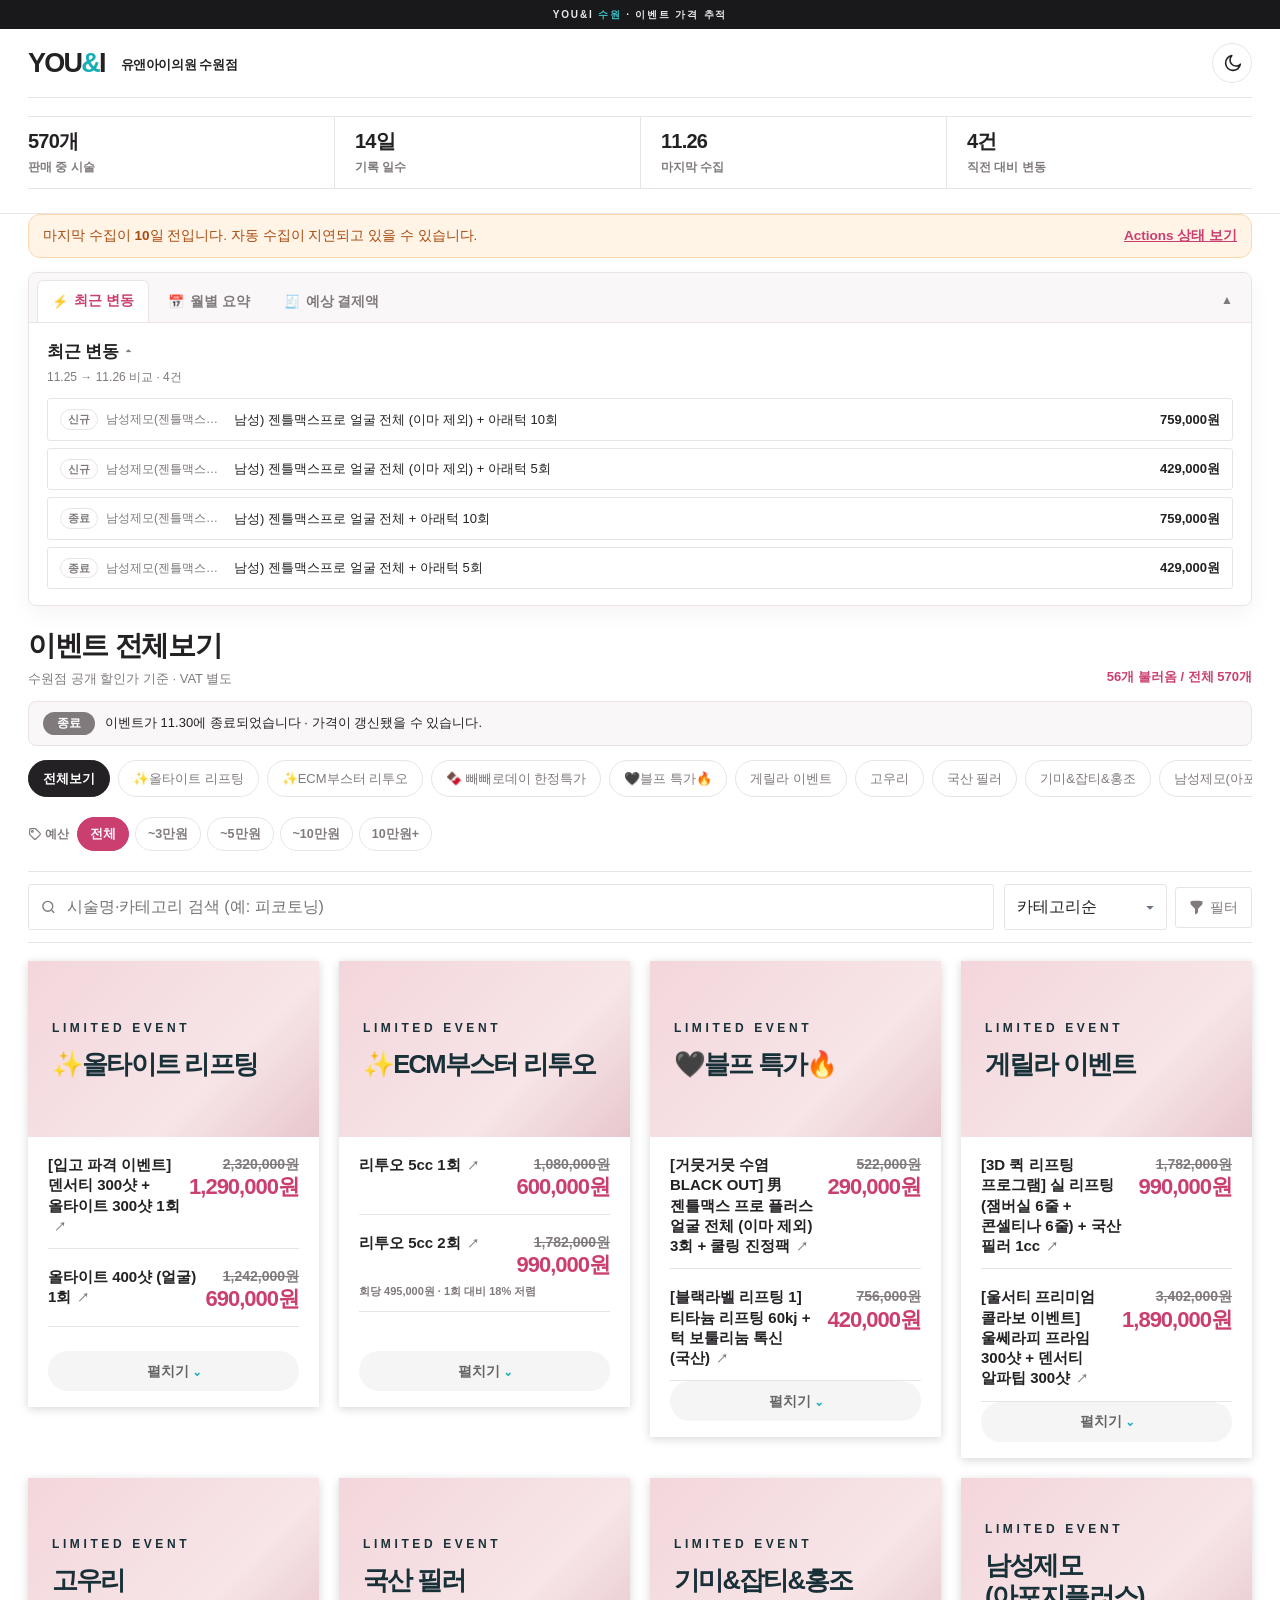
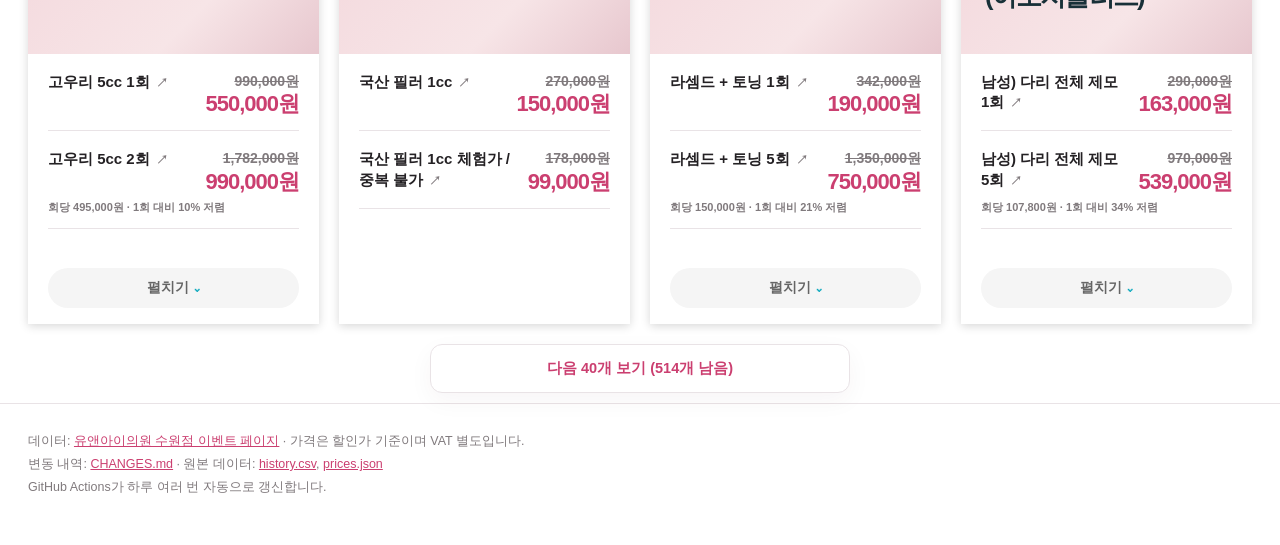
==== index.html @ 335eccaa "refactor: 중복 UI 헬퍼와 죽은 코드 정리" ====
<!DOCTYPE html>
<html lang="ko">
<head>
<meta charset="utf-8">
<meta name="viewport" content="width=device-width, initial-scale=1, viewport-fit=cover">
<meta name="apple-mobile-web-app-capable" content="yes">
<meta name="mobile-web-app-capable" content="yes">
<meta name="apple-mobile-web-app-status-bar-style" content="black-translucent">
<meta name="theme-color" content="#ffffff">
<link rel="manifest" href="manifest.webmanifest">
<link rel="apple-touch-icon" href="icons/apple-touch-icon.png">
<meta name="application-name" content="가격 추적">
<link rel="icon" href="icons/icon.svg" type="image/svg+xml">
<link rel="icon" href="icons/icon-192.png" sizes="192x192" type="image/png">
<title>유앤아이의원 가격 추적</title>
<link rel="stylesheet" href="assets/style.css?v=d1948f17fe">
<script>
(function(){
  try {
    // 기본은 라이트 모드다. 사용자가 다크 모드를 고른 경우에만 먼저 적용해 깜빡임을 줄인다.
    if (localStorage.getItem("priceTracker.theme.v1") === "dark") {
      document.documentElement.setAttribute("data-theme", "dark");
      var m = document.querySelector('meta[name="theme-color"]');
      if (m) m.setAttribute("content", "#141316");
    }
  } catch (e) {}
})();
</script>
</head>
<body>
<div class="site-strip">YOU<span>&amp;</span>I <strong>수원</strong> · 이벤트 가격 추적</div>
<header class="hero">
  <div class="wrap">
    <div class="hero-top">
      <span class="brand">YOU<span class="amp">&amp;</span>I <small>유앤아이의원 수원점</small></span>
      <button type="button" class="theme-toggle-btn" id="themeToggle" aria-label="다크 모드로 전환" aria-pressed="false" title="다크 모드로 전환">
        <svg class="theme-icon theme-icon-moon" viewBox="0 0 24 24" fill="none" stroke="currentColor" stroke-width="1.8" stroke-linecap="round" stroke-linejoin="round" aria-hidden="true">
          <path d="M21 12.8A8.5 8.5 0 1 1 11.2 3a6.7 6.7 0 0 0 9.8 9.8Z"></path>
        </svg>
        <svg class="theme-icon theme-icon-sun" viewBox="0 0 24 24" fill="none" stroke="currentColor" stroke-width="1.8" stroke-linecap="round" stroke-linejoin="round" aria-hidden="true">
          <circle cx="12" cy="12" r="4"></circle>
          <path d="M12 2v2M12 20v2M4.9 4.9l1.4 1.4M17.7 17.7l1.4 1.4M2 12h2M20 12h2M4.9 19.1l1.4-1.4M17.7 6.3l1.4-1.4"></path>
        </svg>
      </button>
    </div>
    <div class="stats">
      <div class="stat"><strong id="statActive">–</strong><span>판매 중 시술</span></div>
      <div class="stat"><strong id="statDays">–</strong><span>기록 일수</span></div>
      <div class="stat"><strong id="statLast">–</strong><span>마지막 수집</span></div>
      <div class="stat"><strong id="statChanges">–</strong><span>직전 대비 변동</span></div>
    </div>
  </div>
</header>

<main class="wrap">
  <div class="notice" id="staleNotice" hidden>
    <span>마지막 수집이 <b id="staleDays">2</b>일 전입니다. 자동 수집이 지연되고 있을 수 있습니다.</span>
    <a id="actionsLink" href="https://github.com/" target="_blank" rel="noopener">Actions 상태 보기</a>
  </div>

  <div class="summary-hub" id="summaryHub">
    <div class="summary-tabs" role="tablist" aria-label="요약 정보">
      <button type="button" class="summary-tab active" id="tabRecent" role="tab" aria-selected="true" aria-controls="recentPanel">
        <span class="tab-icon">⚡</span> 최근 변동
      </button>
      <button type="button" class="summary-tab" id="tabMonthly" role="tab" aria-selected="false" aria-controls="monthlyPanel">
        <span class="tab-icon">📅</span> 월별 요약
      </button>
      <button type="button" class="summary-tab" id="tabEstimate" role="tab" aria-selected="false" aria-controls="estimatePanel">
        <span class="tab-icon">🧾</span> 예상 결제액 <span class="tab-badge" id="tabEstimateBadge" hidden>0</span>
      </button>
      <button type="button" class="summary-toggle-btn" id="summaryCollapseBtn" aria-label="요약 접기/펼치기" title="요약 접기/펼치기">
        <span class="collapse-icon">▲</span>
      </button>
    </div>
    <div class="summary-content" id="summaryContent">
      <section class="recent summary-panel active" id="recentPanel" role="tabpanel" aria-labelledby="tabRecent">
        <details open>
          <summary class="recent-summary">
            <div class="recent-head-left">
              <h2>최근 변동</h2>
              <p class="small" id="recentSub">불러오는 중…</p>
            </div>
          </summary>
          <ul class="recent-list" id="recentList"></ul>
        </details>
      </section>

      <section class="recent monthly summary-panel" id="monthlyPanel" role="tabpanel" aria-labelledby="monthlyTitle" hidden>
        <div class="monthly-head">
          <h2 id="monthlyTitle">월별 가격 요약</h2>
          <select id="monthFilter" aria-label="요약할 월 선택"></select>
        </div>
        <div aria-live="polite">
          <p class="small" id="monthlySub"></p>
          <div class="recent-counts" id="monthlyCounts" role="group" aria-label="월별 변동 종류 필터"></div>
          <details id="monthlyDetails">
            <summary class="monthly-ranking-title" id="monthlyListTitle">인하 금액 TOP 5</summary>
            <p class="small" id="monthlyListHint">시술별 가장 큰 1회 인하 기준 · 재등장 가격 차이는 제외</p>
            <ul class="recent-list" id="monthlyList"></ul>
          </details>
        </div>
      </section>

      <section class="estimate summary-panel" id="estimatePanel" role="tabpanel" aria-labelledby="estimateTitle" hidden>
        <details id="estimateDetails" open>
          <summary class="estimate-summary" id="estimateSummary">
            <span><strong id="estimateTitle">예상 결제액</strong><span class="small" id="estimateCount">시술 상세에서 계산에 담아 보세요.</span></span>
            <strong id="estimateTotal">0원</strong>
          </summary>
          <p class="small">최신 공개 할인가 기준입니다. 수량 1은 표시된 상품·패키지 1개이며, 회차를 따로 곱하지 않습니다.</p>
          <ul class="estimate-list" id="estimateList" aria-label="계산에 담은 시술"></ul>
          <div class="estimate-options">
            <label><input type="checkbox" id="estimateVat" checked> VAT 10% 포함</label>
            <button type="button" class="link-btn" id="estimateClear" disabled>전체 비우기</button>
          </div>
          <dl class="estimate-totals" aria-live="polite">
            <div><dt>시술 합계</dt><dd id="estimateSubtotal">0원</dd></div>
            <div><dt id="estimateVatLabel">VAT (10%)</dt><dd id="estimateTax">0원</dd></div>
            <div class="estimate-grand-total"><dt>예상 결제액</dt><dd id="estimatePayable">0원</dd></div>
          </dl>
          <p class="small">VAT는 시술 합계의 10%를 원 단위로 반올림합니다. 이벤트 적용 조건에 따라 실제 결제액은 달라질 수 있습니다.</p>
        </details>
      </section>
    </div>
  </div>

  <div class="section-heading">
    <div><h2 id="catalogTitle">이벤트 전체보기</h2><p>수원점 공개 할인가 기준 · VAT 별도</p></div>
    <span class="result-count" id="count" aria-live="polite"></span>
  </div>
  <div class="event-deadline" id="eventDeadline" hidden>
    <span class="deadline-badge" id="deadlineBadge">D-11</span>
    <span class="deadline-text" id="deadlineText"></span>
  </div>
  <nav class="category-strip" id="categoryChips" aria-label="이벤트 카테고리"></nav>
  <div class="budget-strip" id="budgetChips" role="group" aria-label="예산 가격대 필터">
    <span class="budget-label" aria-hidden="true">
      <svg viewBox="0 0 24 24" fill="none" stroke="currentColor" stroke-width="2" stroke-linecap="round" stroke-linejoin="round">
        <path d="M20.6 13.4 13.4 20.6a2 2 0 0 1-2.8 0l-7.2-7.2A2 2 0 0 1 2.8 12V4.8A2 2 0 0 1 4.8 2.8H12a2 2 0 0 1 1.4.6l7.2 7.2a2 2 0 0 1 0 2.8Z"></path>
        <circle cx="7.5" cy="7.5" r="1.5"></circle>
      </svg>
      예산
    </span>
  </div>
  <div class="toolbar-wrapper">
    <div class="toolbar" role="group" aria-labelledby="catalogTitle">
      <form class="search" id="searchForm" role="search">
        <svg viewBox="0 0 24 24" fill="none" stroke="currentColor" stroke-width="2" aria-hidden="true">
          <circle cx="11" cy="11" r="7"></circle><path d="m20 20-3.5-3.5"></path>
        </svg>
        <input id="q" type="search" placeholder="시술명·카테고리 검색 (예: 피코토닝)" autocomplete="off" aria-label="검색">
      </form>
      <div class="toolbar-primary-actions">
        <select id="sortFilter" aria-label="정렬">
          <option value="category">카테고리순</option>
          <option value="recent">최근 변동순</option>
          <option value="discount-desc">할인율 높은순</option>
          <option value="price-desc">가격 높은순</option>
          <option value="price-asc">가격 낮은순</option>
          <option value="unit-asc">회당 단가 낮은순</option>
          <option value="name">이름순</option>
        </select>
        <button type="button" class="toggle" id="favoritesToggle" aria-pressed="false" aria-controls="eventGrid tableWrap" title="관심 시술로 저장한 항목만 봅니다" hidden>관심 <span id="favoritesCount">0</span></button>
        <button type="button" class="toggle filter-more-btn" id="filterMoreToggle" aria-expanded="false" aria-controls="filterDrawer" title="상세 필터 및 보기 설정">
          <svg class="filter-icon" viewBox="0 0 20 20" fill="currentColor" width="15" height="15" aria-hidden="true"><path fill-rule="evenodd" d="M2.628 1.601C5.028 1.206 7.49 1 10 1s4.973.206 7.372.601a.75.75 0 01.628.74v2.288a2.25 2.25 0 01-.659 1.59l-4.682 4.683a2.25 2.25 0 00-.659 1.59v3.037c0 .684-.31 1.33-.844 1.757l-1.937 1.55A.75.75 0 018 18.25v-5.757a2.25 2.25 0 00-.659-1.591L2.659 6.22A2.25 2.25 0 012 4.629V2.34a.75.75 0 01.628-.74z" clip-rule="evenodd" /></svg>
          <span>필터</span>
          <span class="filter-active-dot" id="filterActiveDot" hidden></span>
        </button>
      </div>
    </div>
    <div class="filter-drawer" id="filterDrawer" hidden>
      <div class="filter-drawer-group">
        <span class="filter-drawer-label">표시 조건</span>
        <div class="filter-drawer-controls">
          <button type="button" class="toggle" id="changedToggle" aria-pressed="false" title="직전 수집 대비 변동이 있는 시술만 봅니다">변동만</button>
          <button type="button" class="toggle" id="dedupeToggle" aria-pressed="false" title="같은 시술이 여러 카테고리에 중복 등록된 경우 한 번만 표시합니다">중복 숨기기</button>
          <button type="button" class="toggle" id="vatToggle" aria-pressed="false" title="부가세 10%를 더한 결제 예상가로 표시합니다">VAT 포함</button>
          <select id="statusFilter" aria-label="판매 상태">
            <option value="active">판매 중</option>
            <option value="ended">종료 항목</option>
            <option value="all">전체 상태</option>
          </select>
        </div>
      </div>
      <div class="filter-drawer-group">
        <span class="filter-drawer-label">보기 설정</span>
        <div class="filter-drawer-controls">
          <button type="button" class="toggle" id="viewToggle" aria-pressed="false">표로 보기</button>
          <button type="button" class="toggle" id="expandAllToggle" aria-pressed="false">전체 펼치기</button>
          <select id="pageSizeFilter" aria-label="한 번에 볼 개수">
            <option value="40">40개씩</option>
            <option value="100">100개씩</option>
            <option value="all">전체 보기</option>
          </select>
        </div>
      </div>
    </div>
  </div>

  <div class="event-grid" id="eventGrid" aria-label="시술별 이벤트 가격"></div>
  <div class="table-wrap" id="tableWrap" hidden>
    <table>
      <caption>시술별 이벤트 가격과 추이</caption>
      <thead>
        <tr>
          <th scope="col">카테고리</th>
          <th scope="col">시술명</th>
          <th scope="col" class="num">현재가</th>
          <th scope="col" class="num">최근 변동</th>
          <th scope="col" class="num">최저 / 최고</th>
          <th scope="col">추이</th>
        </tr>
      </thead>
      <tbody id="rows"></tbody>
    </table>
  </div>
  <div class="empty" id="empty" hidden>
    <strong>조건에 맞는 시술이 없습니다.</strong>
    검색어나 필터를 바꿔 보세요.
    <div><button type="button" class="link-btn" id="resetFilters">필터 초기화</button></div>
  </div>
  <div class="load-more-wrap" id="loadMoreWrap" hidden>
    <button type="button" class="load-more-btn" id="loadMoreBtn" aria-controls="eventGrid tableWrap">다음 <span id="loadMoreStep">40</span>개 보기 (<span id="loadMoreCount">0</span>개 남음)</button>
  </div>
  <button type="button" class="scroll-top-btn" id="scrollTopBtn" aria-label="맨 위로 이동" title="맨 위로">↑</button>
</main>

<footer>
  <div class="wrap">
    <p>데이터: <a id="sourceLink" href="https://www.swuni114.co.kr/" target="_blank" rel="noopener">유앤아이의원 수원점 이벤트 페이지</a> · 가격은 할인가 기준이며 <span id="priceBasis">VAT 별도</span>입니다.</p>
    <p>변동 내역: <a id="changesLink" href="CHANGES.md">CHANGES.md</a> · 원본 데이터: <a id="historyLink" href="history.csv">history.csv</a>, <a id="pricesLink" href="prices.json">prices.json</a></p>
    <p>GitHub Actions가 하루 여러 번 자동으로 갱신합니다. <button type="button" class="link-btn install-btn" id="installBtn" hidden>앱으로 설치</button></p>
  </div>
</footer>

<dialog id="chartDialog" aria-labelledby="chartName">
  <div class="sheet-handle" aria-hidden="true"></div>
  <div class="dialog-head">
    <div>
      <p class="eyebrow" id="chartCat"></p>
      <h2 id="chartName"></h2>
    </div>
    <div class="dialog-actions">
      <button class="icon-btn fav" id="chartFav" type="button" aria-label="관심 시술에 추가" aria-pressed="false" title="관심 시술에 추가">☆</button>
      <button class="icon-btn" id="chartShare" type="button" aria-label="이 시술 링크 공유" title="링크 공유">
        <svg viewBox="0 0 24 24" width="17" height="17" fill="none" stroke="currentColor" stroke-width="2" aria-hidden="true"><path d="M4 12v7a1 1 0 0 0 1 1h14a1 1 0 0 0 1-1v-7"></path><path d="M12 16V3"></path><path d="m8 7 4-4 4 4"></path></svg>
      </button>
      <button class="icon-btn" id="chartClose" type="button" aria-label="닫기">×</button>
    </div>
  </div>
  <div class="chart-price-hero">
    <div class="hero-price-top">
      <span class="hero-price-label" id="chartPriceLabel">현재가</span>
      <span class="hero-price-basis" id="chartPriceBasis">VAT 별도</span>
    </div>
    <div class="hero-price-values">
      <strong class="hero-price" id="chartPrice">—</strong>
      <s class="hero-price-list" id="chartListPrice" hidden></s>
      <span class="hero-price-rate" id="chartDiscount" hidden></span>
    </div>
    <div class="hero-price-sub" id="chartUnit" hidden></div>
  </div>
  <div class="chart-estimate-actions">
    <button type="button" class="estimate-add" id="estimateAdd">계산에 담기</button>
    <a class="chart-source-action" id="chartSource" target="_blank" rel="noopener">병원 이벤트 목록 보기 ↗</a>
    <button type="button" class="link-btn" id="estimateShow" hidden>계산 내역 보기</button>
    <span class="small" id="estimateAdded" role="status"></span>
  </div>
  <dl class="chart-summary" aria-label="가격 요약">
    <div><dt>역대 최저</dt><dd id="chartLow"></dd></div>
    <div><dt>역대 평균</dt><dd id="chartAvg"></dd></div>
    <div><dt>30일 최저</dt><dd id="chartLow30"></dd></div>
    <div><dt>첫 기록 대비</dt><dd id="chartDelta"></dd></div>
  </dl>
  <div class="chart-holder"><div class="chart-frame"><canvas id="chartCanvas" role="img" aria-label="가격 추이 그래프"></canvas></div></div>
  <section class="chart-section" id="packageCompare" aria-labelledby="packageTitle" hidden>
    <h3 id="packageTitle">같은 시술 패키지 비교</h3>
    <div class="chart-table">
      <table>
        <caption>같은 시술의 회차별 가격 비교</caption>
        <thead>
          <tr><th scope="col">회차</th><th scope="col" class="num">총 가격</th><th scope="col" class="num">회당</th><th scope="col" class="num">1회 대비</th></tr>
        </thead>
        <tbody id="packageRows"></tbody>
      </table>
    </div>
  </section>
  <section class="chart-section" aria-labelledby="chartHistoryTitle">
    <div class="chart-section-head">
      <h3 id="chartHistoryTitle">날짜별 가격</h3>
      <button class="link-btn" id="chartHistoryToggle" type="button" aria-expanded="false" aria-controls="chartPoints" hidden>전체 이력 펼치기</button>
    </div>
    <div class="chart-table">
      <table>
        <caption>날짜별 가격</caption>
        <thead>
          <tr><th scope="col">날짜</th><th scope="col" class="num">할인가</th><th scope="col" class="num">변동</th></tr>
        </thead>
        <tbody id="chartPoints"></tbody>
      </table>
    </div>
    <p class="chart-returned small" id="chartReturned" hidden></p>
  </section>
  <div class="chart-footer small">
    마지막 수집일 <time id="chartCollected"></time>
  </div>
</dialog>

<div class="toast" id="toast" role="status" aria-live="polite" hidden></div>

<script src="assets/vendor/chart.umd.min.js?v=d1948f17fe"></script>
<script src="assets/data.js?v=0e201e9bf4"></script>
<script src="assets/app.js?v=d1948f17fe"></script>
</body>
</html>
---- assets/style.css ----
:root {
  color-scheme: light;
  --bg: #ffffff;
  --panel: #ffffff;
  --text: #242124;
  --muted: #807a7d;
  --line: #e9e3e6;
  --accent: #cb3f70;
  --accent-soft: #fff0f5;
  --up: #b15a45;
  --down: #c83368;
  --flat: #938b90;
  --shadow: 0 8px 24px rgba(61, 31, 43, .045);
  --teal: #19aeb6;
  --subtle-bg: #faf7f8;
  --card-shadow: 0 2px 9px rgba(0, 0, 0, .16);
  --banner-bg: #eed0d4;
  --banner-grad-1: #f3d6db;
  --banner-grad-2: #f7e5e7;
  --banner-grad-3: #e7c7ce;
  --banner-text: #183038;
  --more-btn-bg: #f5f5f5;
  --more-btn-text: #656565;
  --more-btn-hover: #ececec;
  --more-btn-cyan: #0da9be;
  --select-arrow: url("data:image/svg+xml,%3Csvg xmlns='http://www.w3.org/2000/svg' width='12' height='12' fill='%236b7280' viewBox='0 0 16 16'%3E%3Cpath d='M8 11.5l-5-5h10l-5 5z'/%3E%3C/svg%3E");
}

:root[data-theme="dark"] {
  color-scheme: dark;
  --bg: #141316;
  --panel: #1e1d21;
  --text: #f3eff1;
  --muted: #a69fa4;
  --line: #2e2b32;
  --accent: #e55388;
  --accent-soft: rgba(229, 83, 136, 0.14);
  --up: #f0775e;
  --down: #f06292;
  --flat: #a8a0a5;
  --shadow: 0 8px 24px rgba(0, 0, 0, 0.45);
  --teal: #22d3ee;
  --subtle-bg: #19181c;
  --card-shadow: 0 4px 14px rgba(0, 0, 0, 0.4);
  --banner-bg: #2b2327;
  --banner-grad-1: #3d262f;
  --banner-grad-2: #332028;
  --banner-grad-3: #2a1c22;
  --banner-text: #f3eff1;
  --more-btn-bg: #27252a;
  --more-btn-text: #b5aeb3;
  --more-btn-hover: #312e35;
  --more-btn-cyan: #22d3ee;
  --select-arrow: url("data:image/svg+xml,%3Csvg xmlns='http://www.w3.org/2000/svg' width='12' height='12' fill='%23a69fa4' viewBox='0 0 16 16'%3E%3Cpath d='M8 11.5l-5-5h10l-5 5z'/%3E%3C/svg%3E");
}
* { box-sizing: border-box; }
[hidden] { display: none !important; }
html { -webkit-text-size-adjust: 100%; scroll-behavior: smooth; }
body {
  margin: 0;
  background: var(--bg);
  color: var(--text);
  font-family: -apple-system, BlinkMacSystemFont, "Segoe UI", "Malgun Gothic", "Apple SD Gothic Neo", "Noto Sans KR", sans-serif;
  line-height: 1.5;
  font-size: 15px;
}
a { color: var(--accent); }
.wrap { max-width: 1500px; margin: 0 auto; padding: 0 28px; }
.site-strip { padding: 7px 14px; background: #19191b; color: #e8e8e8; text-align: center; font-size: 10px; font-weight: 700; letter-spacing: .18em; }
.site-strip strong { color: #38c3c9; }
header.hero {
  background: var(--panel);
  border-bottom: 1px solid var(--line);
  color: var(--text);
  padding: 0 0 24px;
}
.hero-top { display: flex; align-items: center; justify-content: space-between; gap: 16px; margin-bottom: 18px; padding: 14px 0; border-bottom: 1px solid var(--line); }
.theme-toggle-btn {
  flex: none;
  width: 40px;
  height: 40px;
  padding: 0;
  border: 1px solid var(--line);
  border-radius: 999px;
  background: var(--panel);
  color: var(--text);
  cursor: pointer;
  display: inline-flex;
  align-items: center;
  justify-content: center;
  transition: border-color .16s ease, background-color .16s ease, transform .16s ease;
  touch-action: manipulation;
}
.theme-toggle-btn:hover {
  border-color: var(--accent);
  transform: scale(1.05);
}
.theme-toggle-btn:active {
  transform: scale(0.95);
}
.theme-toggle-btn:focus-visible {
  outline: 2px solid var(--accent);
  outline-offset: 2px;
}
.theme-icon { display: none; width: 21px; height: 21px; }
.theme-icon-moon { display: block; }
:root[data-theme="dark"] .theme-icon-sun { display: block; }
:root[data-theme="dark"] .theme-icon-moon { display: none; }
.brand { color: var(--text); font-size: 27px; font-weight: 900; letter-spacing: -.065em; line-height: 1; }
.brand .amp { color: var(--teal); }
.brand small { margin-left: 10px; font-size: 13px; font-weight: 700; letter-spacing: -.03em; vertical-align: 3px; }
.eyebrow {
  margin: 0 0 2px;
  color: var(--text);
  font-size: clamp(22px, 2.4vw, 32px);
  font-weight: 850;
  letter-spacing: -.025em;
}
h1 { margin: 0; font-size: clamp(18px, 1.6vw, 23px); line-height: 1.25; letter-spacing: -.055em; }
.stats {
  display: grid;
  grid-template-columns: repeat(4, minmax(0, 1fr));
  gap: 0;
  margin-top: 18px;
  border-top: 1px solid var(--line);
  border-bottom: 1px solid var(--line);
}
.stat {
  padding: 12px 20px 12px 0;
}
.stat + .stat { padding-left: 20px; border-left: 1px solid var(--line); }
.stat strong { display: block; font-size: 20px; line-height: 1.25; letter-spacing: -.04em; font-variant-numeric: tabular-nums; }
.stat span { display: block; margin-top: 4px; color: var(--muted); font-size: 12px; font-weight: 600; }
.stat:first-child strong, .stat:last-child strong { color: var(--text); }
main { padding: 22px 0 60px; }
.notice {
  display: flex;
  flex-wrap: wrap;
  gap: 8px 14px;
  align-items: center;
  margin-bottom: 14px;
  padding: 11px 14px;
  border: 1px solid #ffd8a8;
  border-radius: 12px;
  background: #fff4e6;
  color: #a8480c;
  font-size: 13.5px;
}
:root[data-theme="dark"] .notice {
  background: #2b1f13;
  border-color: #5c3818;
  color: #f7b977;
}
.notice a { margin-left: auto; font-weight: 600; white-space: nowrap; }
/* 요약 허브 (Summary Hub) */
.summary-hub {
  margin-bottom: 22px;
  border: 1px solid var(--line);
  border-radius: 8px;
  background: var(--panel);
  box-shadow: var(--shadow);
  overflow: hidden;
}
.summary-tabs {
  display: flex;
  align-items: center;
  background: var(--subtle-bg);
  border-bottom: 1px solid var(--line);
  padding: 6px 8px 0;
  gap: 4px;
  overflow-x: auto;
  scrollbar-width: none;
}
.summary-tabs::-webkit-scrollbar { display: none; }
.summary-tab {
  display: inline-flex;
  align-items: center;
  gap: 6px;
  padding: 10px 14px;
  border: 1px solid transparent;
  border-bottom: none;
  border-top-left-radius: 6px;
  border-top-right-radius: 6px;
  background: transparent;
  color: var(--muted);
  font: inherit;
  font-size: 13.5px;
  font-weight: 650;
  cursor: pointer;
  white-space: nowrap;
  transition: all .16s ease;
  position: relative;
  bottom: -1px;
}
.summary-tab:hover {
  color: var(--text);
  background: rgba(255, 255, 255, .6);
}
:root[data-theme="dark"] .summary-tab:hover {
  background: rgba(255, 255, 255, .06);
}
.summary-tab.active {
  background: var(--panel);
  color: var(--accent);
  border-color: var(--line);
  border-bottom: 1px solid var(--panel);
  font-weight: 750;
}
.summary-tab .tab-icon {
  font-size: 13px;
  line-height: 1;
}
.summary-tab .tab-badge {
  display: inline-block;
  padding: 1px 6px;
  border-radius: 999px;
  background: var(--accent);
  color: #fff;
  font-size: 11px;
  font-weight: 700;
  line-height: 1.2;
}
.summary-toggle-btn {
  margin-left: auto;
  flex: none;
  display: inline-flex;
  align-items: center;
  justify-content: center;
  width: 32px;
  height: 32px;
  padding: 0;
  border: 1px solid transparent;
  border-radius: 6px;
  background: transparent;
  color: var(--muted);
  cursor: pointer;
  font-size: 12px;
  transition: all .16s ease;
}
.summary-toggle-btn:hover {
  background: var(--line);
  color: var(--text);
}
.summary-toggle-btn .collapse-icon {
  display: inline-block;
  transition: transform .2s ease;
}
.summary-toggle-btn.collapsed .collapse-icon {
  transform: rotate(180deg);
}

.summary-content {
  padding: 16px 18px;
  transition: all .2s ease;
}
.summary-content.collapsed {
  display: none;
}
.summary-panel.recent,
.summary-panel.estimate {
  border: none;
  background: transparent;
  padding: 0;
  margin: 0;
  box-shadow: none;
}
.summary-panel.monthly {
  background: transparent;
  border: none;
  padding: 0;
  margin: 0;
}

.recent {
  background: var(--accent-soft);
  border: 1px solid var(--line);
  border-radius: 4px;
  padding: 14px 18px;
  margin: 0 0 22px;
}
.recent details { display: block; }
.recent-summary {
  display: flex;
  flex-wrap: wrap;
  gap: 8px 16px;
  align-items: center;
  justify-content: space-between;
  cursor: pointer;
  list-style: none;
  user-select: none;
}
.recent-summary::-webkit-details-marker { display: none; }
.recent-head-left h2 {
  margin: 0;
  font-size: 17px;
  letter-spacing: -.01em;
  display: inline-flex;
  align-items: center;
  gap: 6px;
}
.recent-head-left h2::after {
  content: "▾";
  font-size: 11px;
  color: var(--muted);
  transition: transform 0.2s ease;
}
details[open] .recent-head-left h2::after {
  transform: rotate(180deg);
}
.recent-head-left p { margin: 4px 0 0; }
.recent-counts { display: flex; flex-wrap: wrap; gap: 8px; }
.recent-counts .count {
  --kind-color: var(--muted);
  --kind-soft: #f6f3f5;
  display: inline-flex;
  align-items: center;
  gap: 6px;
  min-height: 32px;
  padding: 4px 6px 4px 10px;
  border-radius: 999px;
  border: 1px solid var(--line);
  background: var(--panel);
  color: var(--muted);
  font-size: 12px;
  font-weight: 600;
  line-height: 1;
  font-variant-numeric: tabular-nums;
  transition: background .16s ease, border-color .16s ease, color .16s ease, box-shadow .16s ease, transform .16s ease;
}
.recent-counts .count::before {
  content: "";
  flex: none;
  width: 7px;
  height: 7px;
  border-radius: 50%;
  background: var(--kind-color);
  opacity: .55;
}
.recent-counts .count-label { white-space: nowrap; }
.recent-counts .count-num {
  min-width: 20px;
  padding: 3px 6px;
  border-radius: 999px;
  background: rgba(36, 33, 36, .06);
  color: var(--text);
  font-size: 11px;
  font-weight: 800;
  text-align: center;
}
.recent-counts .count.kind-decrease { --kind-color: #c83368; --kind-soft: #fff0f5; }
.recent-counts .count.kind-increase { --kind-color: #b15a45; --kind-soft: #fdf1ec; }
.recent-counts .count.kind-new { --kind-color: #159aa2; --kind-soft: #ebfafb; }
.recent-counts .count.kind-returned { --kind-color: #a3822c; --kind-soft: #fbf5e6; }
.recent-counts .count.kind-removed { --kind-color: #7f777c; --kind-soft: #f4f2f3; }
.recent-counts .count.zero { opacity: .62; background: #fbfafb; }
.recent-counts .count.zero::before { opacity: .28; }
.recent-counts .count.zero .count-num { background: transparent; color: var(--muted); }
.recent-counts button.count {
  font-family: inherit;
  cursor: pointer;
  touch-action: manipulation;
  -webkit-tap-highlight-color: transparent;
}
.recent-counts button.count:hover:not(:disabled) {
  border-color: var(--kind-color);
  color: var(--kind-color);
  transform: translateY(-1px);
  box-shadow: 0 4px 12px rgba(61, 31, 43, .10);
}
.recent-counts button.count:active:not(:disabled) { transform: translateY(0); box-shadow: none; }
.recent-counts button.count:focus-visible { outline: 2px solid var(--kind-color); outline-offset: 2px; }
.recent-counts button.count:disabled { cursor: default; }
.recent-counts .count.on,
.recent-counts .count.on:hover {
  background: var(--kind-soft);
  border-color: var(--kind-color);
  color: var(--kind-color);
  font-weight: 800;
  opacity: 1;
  transform: none;
  box-shadow: inset 0 0 0 1px var(--kind-color);
}
.recent-counts .count.on::before { opacity: 1; box-shadow: 0 0 0 3px var(--kind-soft); }
.recent-counts .count.on .count-num { background: var(--kind-color); color: #fff; }
.recent-list {
  list-style: none;
  margin: 12px 0 0;
  padding: 0;
  display: grid;
  gap: 7px;
  max-height: 260px;
  overflow: auto;
}
.recent-empty { color: var(--muted); font-size: 13px; padding: 8px 2px; }
.recent-item {
  width: 100%;
  display: flex;
  flex-wrap: wrap;
  min-width: 0;
  align-items: center;
  gap: 8px;
  padding: 10px 12px;
  border: 1px solid var(--line);
  border-radius: 3px;
  background: var(--panel);
  color: var(--text);
  font: inherit;
  font-size: 13px;
  text-align: left;
  cursor: pointer;
}
.recent-item:hover { border-color: var(--accent); background: var(--accent-soft); }
.recent-item:focus-visible { outline: 2px solid var(--accent); outline-offset: 1px; }
.recent-item .kind {
  flex: none;
  padding: 1px 7px;
  border-radius: 999px;
  border: 1px solid var(--line);
  background: var(--panel);
  color: var(--muted);
  font-size: 11px;
  font-weight: 600;
}
.recent-item .kind.good { color: var(--down); border-color: rgba(200, 51, 104, .35); }
.recent-item .kind.bad { color: var(--up); border-color: rgba(232, 89, 12, .4); }
.recent-item .rcat { flex: none; color: var(--muted); font-size: 12px; max-width: 120px; overflow: hidden; text-overflow: ellipsis; white-space: nowrap; }
.recent-list > li { min-width: 0; }
.recent-item .rname { flex: 1 1 80px; min-width: 0; overflow: hidden; text-overflow: ellipsis; white-space: nowrap; }
.recent-item .rval { flex: 0 1 auto; min-width: 0; max-width: 100%; overflow-wrap: anywhere; font-weight: 600; font-variant-numeric: tabular-nums; }
.monthly-head { display: flex; align-items: center; justify-content: space-between; gap: 12px; }
.monthly-head h2 { margin: 0; font-size: 17px; }
.monthly-head select { max-width: 50%; }
.monthly #monthlySub { line-height: 1.6; margin: 8px 0 10px; }
.monthly-ranking-title { cursor: pointer; font-size: 13px; font-weight: 600; margin-top: 14px; }
.monthly details > p { margin: 6px 0 0; line-height: 1.5; }
.badge.returned, .event-extra.returned { color: var(--accent); }
@media (max-width: 720px) {
  .recent-item .rval { flex: 1 1 100%; text-align: right; font-size: 12px; }
  .monthly-head h2 { font-size: 14.5px; }
  .monthly-head select { font-size: 12px; padding: 6px 8px; }
}
.section-heading { display: flex; align-items: end; justify-content: space-between; gap: 20px; margin-bottom: 16px; }
.section-heading h2 { margin: 0; font-size: 28px; line-height: 1.3; letter-spacing: -.045em; }
.section-heading p { margin: 5px 0 0; color: var(--muted); font-size: 13px; }
.section-heading .result-count { margin: 0 0 2px; font-size: 13px; font-weight: 700; color: var(--accent); }
.event-deadline {
  display: flex;
  align-items: center;
  gap: 10px;
  margin: -4px 0 14px;
  padding: 10px 14px;
  border: 1px solid var(--line);
  border-radius: 8px;
  background: var(--accent-soft);
  color: var(--text);
  font-size: 13px;
  line-height: 1.4;
}
.event-deadline[hidden] { display: none; }
.event-deadline .deadline-badge {
  flex: none;
  min-width: 52px;
  padding: 3px 9px;
  border-radius: 999px;
  background: var(--accent);
  color: #fff;
  font-size: 12px;
  font-weight: 800;
  letter-spacing: -.02em;
  text-align: center;
  font-variant-numeric: tabular-nums;
}
.event-deadline .deadline-text { min-width: 0; overflow-wrap: anywhere; }
.event-deadline.upcoming { background: var(--subtle-bg); }
.event-deadline.upcoming .deadline-badge { background: var(--up); }
.event-deadline.ended { background: var(--subtle-bg); }
.event-deadline.ended .deadline-badge { background: var(--muted); }
.estimate {
  border: 1px solid var(--line);
  border-radius: 8px;
  background: var(--panel);
  padding: 14px 18px;
  margin-bottom: 22px;
  scroll-margin-top: 16px;
}
.estimate-summary { display: flex; align-items: center; justify-content: space-between; gap: 12px; cursor: pointer; list-style: none; }
.estimate-summary::-webkit-details-marker { display: none; }
.estimate-summary > span { min-width: 0; }
.estimate-summary .small { display: block; margin-top: 3px; }
.estimate-summary > strong { flex: none; color: var(--accent); font-size: 20px; font-variant-numeric: tabular-nums; }
.estimate-summary #estimateTitle::after { content: " ▾"; color: var(--muted); font-size: 12px; }
.estimate > details > p { line-height: 1.6; }
.estimate-list { list-style: none; padding: 0; margin: 14px 0; }
.estimate-row { display: grid; grid-template-columns: minmax(0, 1fr) auto auto auto; align-items: center; gap: 12px; padding: 14px 0; border-bottom: 1px solid var(--line); }
.estimate-info { min-width: 0; }
.estimate-info > * { display: block; overflow-wrap: anywhere; }
.estimate-info strong { font-size: 13px; margin: 3px 0; }
.estimate-quantity { display: flex; align-items: center; gap: 4px; }
.estimate-quantity button, .estimate-quantity input { border: 1px solid var(--line); border-radius: 5px; background: var(--panel); color: var(--text); font: inherit; height: 36px; text-align: center; }
.estimate-quantity button { width: 36px; cursor: pointer; touch-action: manipulation; }
.estimate-quantity input { width: 56px; padding: 0 3px; }
.estimate-quantity :disabled { opacity: .45; cursor: default; }
.estimate-line-total { min-width: 95px; text-align: right; font-size: 14px; font-variant-numeric: tabular-nums; }
.estimate-options { display: flex; flex-wrap: wrap; align-items: center; justify-content: space-between; gap: 12px; font-size: 13px; }
.estimate-options label { display: inline-flex; align-items: center; gap: 6px; cursor: pointer; }
.estimate-options input { width: 17px; height: 17px; accent-color: var(--accent); }
.estimate-options button:disabled { color: var(--muted); opacity: .5; cursor: default; }
.estimate-totals { margin: 16px 0 10px; padding: 12px 14px; background: var(--accent-soft); border-radius: 6px; }
.estimate-totals > div { display: flex; justify-content: space-between; gap: 16px; margin: 5px 0; font-size: 13px; }
.estimate-totals dd { margin: 0; font-weight: 700; font-variant-numeric: tabular-nums; }
.estimate-totals .estimate-grand-total { border-top: 1px solid var(--line); margin-top: 10px; padding-top: 10px; font-size: 16px; font-weight: 700; color: var(--accent); }
.chart-estimate-actions { display: flex; flex-wrap: wrap; align-items: center; gap: 8px; margin-top: 10px; }
.chart-estimate-actions .link-btn { margin-top: 0; }
.estimate-add, .chart-source-action { background: var(--accent); color: #fff; border: 1px solid var(--accent); border-radius: 8px; padding: 9px 13px; font: inherit; font-size: 13px; font-weight: 700; cursor: pointer; touch-action: manipulation; }
.estimate-add:disabled { background: var(--line); color: var(--muted); border-color: var(--line); cursor: default; }
.chart-source-action { background: var(--panel); color: var(--text); border-color: var(--line); text-decoration: none; }
.chart-source-action:hover { border-color: var(--accent); }
.estimate button:focus-visible, .estimate input:focus-visible, .estimate summary:focus-visible, .estimate-add:focus-visible, .chart-source-action:focus-visible { outline: 2px solid var(--accent); outline-offset: 2px; }
@media (max-width: 720px) {
  .estimate { padding: 12px; }
  .estimate-summary > strong { font-size: 17px; }
  .estimate-summary #estimateTitle { font-size: 15px; }
  .estimate-row { grid-template-columns: minmax(0, 1fr) auto; gap: 10px; }
  .estimate-info { grid-column: 1 / -1; }
  .estimate-line-total { grid-column: 2; grid-row: 2; }
  .estimate-row > .link-btn { justify-self: end; grid-column: 2; }
}
.category-strip {
  display: flex;
  gap: 8px;
  overflow-x: auto;
  scrollbar-width: thin;
  padding: 0 0 16px;
  margin-bottom: 6px;
}
.category-strip button {
  flex: none;
  padding: 8px 14px;
  border: 1px solid var(--line);
  border-radius: 999px;
  background: var(--panel);
  color: var(--muted);
  font: inherit;
  font-size: 13px;
  cursor: pointer;
  white-space: nowrap;
}
.category-strip button:hover, .category-strip button:focus-visible { color: var(--accent); border-color: var(--accent); outline: none; }
.category-strip button[aria-pressed="true"] { background: var(--text); border-color: var(--text); color: var(--panel); font-weight: 700; }
.budget-strip {
  display: flex;
  align-items: center;
  gap: 6px;
  margin: -4px 0 12px;
  padding: 2px 0 8px;
  overflow-x: auto;
  scroll-snap-type: x proximity;
  -webkit-overflow-scrolling: touch;
  scrollbar-width: none;
}
.budget-strip::-webkit-scrollbar { display: none; }
.budget-label {
  flex: none;
  display: inline-flex;
  align-items: center;
  gap: 3px;
  padding-right: 2px;
  color: var(--muted);
  font-size: 12px;
  font-weight: 700;
  white-space: nowrap;
}
.budget-label svg { width: 14px; height: 14px; }
.budget-strip button {
  flex: none;
  scroll-snap-align: start;
  min-height: 34px;
  padding: 6px 12px;
  border: 1px solid var(--line);
  border-radius: 999px;
  background: transparent;
  color: var(--muted);
  font: inherit;
  font-size: 12.5px;
  font-weight: 600;
  white-space: nowrap;
  cursor: pointer;
  touch-action: manipulation;
  transition: background-color .16s ease, border-color .16s ease, color .16s ease;
}
.budget-strip button:hover,
.budget-strip button:focus-visible { color: var(--accent); border-color: var(--accent); outline: none; }
.budget-strip button[aria-pressed="true"] {
  background: var(--accent);
  border-color: var(--accent);
  color: var(--panel);
  font-weight: 700;
}
.toolbar-wrapper {
  margin-bottom: 18px;
  border-top: 1px solid var(--line);
  border-bottom: 1px solid var(--line);
  background: var(--panel);
}
.toolbar {
  display: flex;
  flex-wrap: wrap;
  gap: 10px;
  align-items: center;
  padding: 12px 0;
  border: none;
  margin: 0;
}
.toolbar-primary-actions {
  display: flex;
  align-items: center;
  gap: 8px;
  flex-wrap: nowrap;
}
.filter-more-btn {
  display: inline-flex;
  align-items: center;
  gap: 6px;
  font-weight: 650;
  position: relative;
  touch-action: manipulation;
}
.filter-more-btn.on {
  background: var(--accent-soft);
  border-color: var(--accent);
  color: var(--accent);
}
.filter-icon {
  flex: none;
  color: currentColor;
}
.filter-active-dot {
  width: 6px;
  height: 6px;
  border-radius: 50%;
  background: var(--accent);
  display: inline-block;
  margin-left: -2px;
}
.filter-drawer {
  padding: 14px 16px;
  background: var(--subtle-bg);
  border-top: 1px dashed var(--line);
  display: flex;
  flex-wrap: wrap;
  gap: 16px 28px;
  align-items: center;
}
.filter-drawer[hidden] {
  display: none !important;
}
.filter-drawer-group {
  display: flex;
  align-items: center;
  gap: 10px;
  flex-wrap: wrap;
}
.filter-drawer-label {
  font-size: 12px;
  font-weight: 700;
  color: var(--muted);
  letter-spacing: -.02em;
  white-space: nowrap;
}
.filter-drawer-controls {
  display: flex;
  align-items: center;
  gap: 8px;
  flex-wrap: wrap;
}
.event-grid { display: grid; grid-template-columns: repeat(4, minmax(0, 1fr)); gap: 20px; align-items: start; }
.event-card { min-width: 0; display: flex; flex-direction: column; background: var(--panel); box-shadow: var(--card-shadow); }
.event-banner { height: 176px; overflow: hidden; background: var(--banner-bg); }
.event-banner img { display: block; width: 100%; height: 100%; object-fit: cover; }
.event-banner.generic { display: flex; flex-direction: column; justify-content: center; padding: 20px 24px; background: linear-gradient(135deg, var(--banner-grad-1), var(--banner-grad-2) 65%, var(--banner-grad-3)); color: var(--banner-text); }
.event-banner.generic span { font-size: 12px; font-weight: 800; letter-spacing: .3em; }
.event-banner.generic strong,
.event-banner.generic .event-banner-title {
  margin: 12px 0 0;
  font-size: clamp(22px, 2vw, 32px);
  line-height: 1.2;
  letter-spacing: -.07em;
  word-break: keep-all;
}
.event-card-body { display: flex; flex: 1; flex-direction: column; min-height: 270px; padding: 0 20px 16px; }
.event-line { display: block; width: 100%; padding: 18px 0 12px; border: 0; border-bottom: 1px solid var(--line); background: none; color: var(--text); text-align: left; font: inherit; cursor: pointer; }
.event-line:hover .event-name, .event-line:focus-visible .event-name { color: var(--accent); }
.event-line:focus-visible { outline: 2px solid var(--accent); outline-offset: -2px; }
.event-line-top { display: flex; justify-content: space-between; align-items: flex-start; gap: 8px; }
.event-category { min-width: 0; font-size: 15px; font-weight: 750; line-height: 1.25; word-break: keep-all; }
.event-prices { flex: none; display: flex; flex-direction: column; align-items: end; line-height: 1.3; font-variant-numeric: tabular-nums; }
.event-list-price { min-height: 18px; color: var(--muted); font-size: 14px; font-weight: 700; text-decoration: line-through; }
.event-sale-price { color: var(--accent); font-size: 22px; font-weight: 800; letter-spacing: -.045em; }
.event-name { display: flex; justify-content: space-between; align-items: flex-start; gap: 8px; min-height: 32px; margin-top: 17px; color: var(--muted); font-size: 13px; line-height: 1.45; }
.event-name-text { min-width: 0; margin: 0; font-size: inherit; font-weight: inherit; line-height: inherit; }
.event-open { flex: none; color: var(--muted); font-size: 12px; font-weight: 800; line-height: 1.3; }
.event-line:hover .event-open, .event-line:focus-visible .event-open { color: var(--accent); }
/* 카테고리로 묶인 카드에서는 배너에 카테고리가 있으므로 시술명을 제목으로 보여 준다. */
.event-card:not(.compact) .event-name {
  display: block;
  flex: 1 1 auto;
  min-height: 0;
  margin-top: 0;
  color: var(--text);
  font-size: 15px;
  font-weight: 750;
  line-height: 1.35;
  word-break: keep-all;
}
.event-card:not(.compact) .event-open { margin-left: 6px; }
.event-extra { display: block; margin-top: 3px; color: var(--accent); font-size: 11px; font-weight: 700; }
.event-extra.unit { color: var(--muted); font-weight: 600; }
.event-more { width: 100%; min-height: 40px; margin-top: auto; border: 0; border-radius: 999px; background: var(--more-btn-bg); color: var(--more-btn-text); font: inherit; font-size: 14px; font-weight: 700; cursor: pointer; }
.event-more:hover, .event-more:focus-visible { background: var(--more-btn-hover); outline: none; }
.event-more span { color: var(--more-btn-cyan); font-weight: 800; }
.event-card.compact .event-card-body { min-height: 0; padding: 0 16px 14px; }
.event-card.compact .event-line { padding: 14px 0 10px; border-bottom: 0; }
.event-card.compact .event-category { font-size: 13px; font-weight: 700; color: var(--muted); }
.event-card.compact .event-name { min-height: 0; margin-top: 10px; font-size: 12.5px; }
.event-card.compact .event-sale-price { font-size: 20px; }
.event-compact-foot { display: flex; align-items: center; justify-content: space-between; gap: 10px; margin-top: auto; padding-top: 8px; border-top: 1px solid var(--line); }
.event-compact-rate { padding: 3px 9px; border-radius: 999px; background: var(--accent-soft); color: var(--accent); font-size: 11.5px; font-weight: 700; }
.event-compact-foot svg.spark { margin-left: auto; }
@media (max-width: 1240px) { .event-grid { grid-template-columns: repeat(3, minmax(0, 1fr)); } }
@media (max-width: 900px) { .event-grid { grid-template-columns: repeat(2, minmax(0, 1fr)); } }
.search { position: relative; flex: 1 1 260px; margin: 0; }
.search svg {
  position: absolute; left: 12px; top: 50%; transform: translateY(-50%);
  width: 17px; height: 17px; color: var(--muted);
}
input[type="search"], select {
  width: 100%;
  background: var(--panel);
  color: var(--text);
  border: 1px solid var(--line);
  border-radius: 3px;
  padding: 10px 12px;
  font: inherit;
  font-size: 16px;
  outline: none;
  -webkit-appearance: none;
  appearance: none;
}
input[type="search"] { padding-left: 38px; }
input[type="search"]:focus, select:focus { border-color: var(--accent); box-shadow: 0 0 0 3px var(--accent-soft); }
select {
  width: auto;
  min-width: 132px;
  cursor: pointer;
  background-image: var(--select-arrow);
  background-repeat: no-repeat;
  background-position: right 10px center;
  padding-right: 28px;
}
.toggle {
  border: 1px solid var(--line);
  border-radius: 3px;
  background: var(--panel);
  color: var(--muted);
  padding: 9px 13px;
  font: inherit;
  font-size: 14px;
  white-space: nowrap;
  cursor: pointer;
  touch-action: manipulation;
}
.toggle:hover { color: var(--text); border-color: var(--muted); }
.toggle.on { background: var(--text); border-color: var(--text); color: var(--panel); }
#favoritesToggle span { color: var(--accent); font-weight: 800; }
#favoritesToggle.on span { color: #ffd0e2; }
.result-count { margin-left: auto; color: var(--muted); font-size: 13px; white-space: nowrap; }
.table-wrap {
  background: var(--panel);
  border: 1px solid var(--line);
  border-radius: 4px;
  overflow: auto;
}
table { width: 100%; border-collapse: collapse; font-size: 14px; }
caption { position: absolute; width: 1px; height: 1px; overflow: hidden; clip: rect(0 0 0 0); }
thead th {
  position: sticky; top: 0; z-index: 1;
  background: var(--subtle-bg);
  color: var(--muted);
  font-size: 12px;
  font-weight: 600;
  text-align: left;
  letter-spacing: .02em;
  padding: 14px 16px;
  border-bottom: 1px solid var(--line);
  white-space: nowrap;
}
tbody td { padding: 14px 16px; border-bottom: 1px solid var(--line); vertical-align: middle; }
tbody tr:last-child td { border-bottom: 0; }
tbody tr.row { cursor: pointer; }
tbody tr.row:hover { background: var(--accent-soft); }
tbody tr.row:focus-visible { outline: 2px solid var(--accent); outline-offset: -2px; }
.num { text-align: right; font-variant-numeric: tabular-nums; }
.chip {
  display: inline-block;
  background: var(--accent-soft);
  color: var(--accent);
  border-radius: 3px;
  padding: 3px 9px;
  font-size: 12px;
  line-height: 1.4;
  max-width: 150px;
  overflow: hidden;
  text-overflow: ellipsis;
  white-space: nowrap;
  vertical-align: middle;
}
.name-text { font-weight: 650; line-height: 1.45; }
.badge {
  display: inline-block;
  margin-left: 6px;
  padding: 1px 7px;
  border-radius: 999px;
  border: 1px solid var(--line);
  color: var(--muted);
  font-size: 11px;
  font-weight: 500;
  vertical-align: middle;
}
.badge.low { color: var(--down); border-color: rgba(200, 51, 104, .35); background: rgba(200, 51, 104, .08); }
.unit-price { display: block; margin-top: 3px; color: var(--muted); font-size: 11px; font-weight: 600; line-height: 1.35; white-space: normal; }
.price { color: var(--accent); font-size: 17px; font-weight: 750; letter-spacing: -.025em; font-variant-numeric: tabular-nums; }
.good { color: var(--down); }
.bad { color: var(--up); }
.flat { color: var(--flat); }
.small { color: var(--muted); font-size: 12px; }
td.spark { width: 120px; }
svg.spark { display: block; width: 104px; height: 28px; }
.empty { padding: 44px 20px; text-align: center; color: var(--muted); }
.empty strong { display: block; color: var(--text); margin-bottom: 4px; }
.link-btn {
  margin-top: 10px;
  padding: 4px 6px;
  border: 0;
  background: none;
  color: var(--accent);
  font: inherit;
  font-size: 13px;
  text-decoration: underline;
  cursor: pointer;
}
footer { color: var(--muted); font-size: 12.5px; border-top: 1px solid var(--line); padding: 24px 0 44px; background: var(--panel); }
footer p { margin: 4px 0; }
.install-btn {
  margin: 0 0 0 4px;
  padding: 4px 11px;
  border: 1px solid var(--accent);
  border-radius: 999px;
  color: var(--accent);
  font-size: 12px;
  font-weight: 700;
  text-decoration: none;
  vertical-align: 1px;
  touch-action: manipulation;
}
.install-btn:hover { background: var(--accent-soft); }
.install-btn[hidden] { display: none; }
.sheet-handle { display: none; }
dialog {
  width: min(980px, calc(100vw - 28px));
  max-height: 92vh;
  overflow: auto;
  padding: 22px;
  border: 1px solid var(--line);
  border-radius: 18px;
  background: var(--panel);
  color: var(--text);
  box-shadow: 0 24px 64px rgba(0, 0, 0, .3);
}
dialog::backdrop { background: rgba(12, 16, 24, .55); backdrop-filter: blur(2px); }
.dialog-head { display: flex; gap: 16px; align-items: flex-start; justify-content: space-between; }
.dialog-head > div { min-width: 0; }
.dialog-actions { display: flex; flex: none; gap: 8px; align-items: center; }
.dialog-head h2 { margin: 2px 0 0; font-size: 20px; letter-spacing: -.01em; }
.dialog-head .eyebrow { color: var(--muted); text-transform: none; letter-spacing: 0; opacity: 1; font-size: 12.5px; margin: 0; }
.icon-btn {
  flex: none;
  width: 34px; height: 34px;
  display: grid; place-items: center;
  border-radius: 10px;
  border: 1px solid var(--line);
  background: transparent;
  color: var(--muted);
  font-size: 19px;
  cursor: pointer;
  touch-action: manipulation;
}
.icon-btn:hover { color: var(--text); border-color: var(--muted); }
.icon-btn:focus-visible { outline: 2px solid var(--accent); outline-offset: 2px; }
.icon-btn.fav { font-size: 18px; line-height: 1; }
.icon-btn.fav[aria-pressed="true"] { border-color: var(--accent); background: var(--accent-soft); color: var(--accent); }
.chart-price-hero {
  margin-top: 14px;
  padding: 12px 16px;
  border: 1px solid var(--line);
  border-radius: 12px;
  background: var(--accent-soft);
}
.hero-price-top { display: flex; justify-content: space-between; gap: 8px; font-size: 12px; }
.hero-price-label { font-weight: 700; }
.hero-price-basis, .hero-price-list { color: var(--muted); }
.hero-price-values { display: flex; flex-wrap: wrap; align-items: baseline; gap: 2px 10px; margin-top: 3px; }
.hero-price { font-size: clamp(26px, 6vw, 38px); line-height: 1.2; font-variant-numeric: tabular-nums; }
.hero-price-list { font-size: 13px; }
.hero-price-rate { color: var(--down); font-size: 13px; font-weight: 800; }
.hero-price-sub { margin-top: 5px; font-size: 13px; font-weight: 700; }
.chart-summary { display: grid; grid-template-columns: repeat(2, minmax(0, 1fr)); gap: 6px; margin: 12px 0; }
.chart-summary > div { padding: 6px 11px; background: var(--subtle-bg); border: 1px solid var(--line); border-radius: 8px; }
.chart-summary dt { color: var(--muted); font-size: 12px; }
.chart-summary dd { margin: 1px 0 0; font-size: 15px; font-weight: 700; font-variant-numeric: tabular-nums; }
.chart-holder {
  margin-top: 8px;
  background: linear-gradient(180deg, var(--subtle-bg) 0%, var(--panel) 100%);
  border: 1px solid var(--line);
  border-radius: 14px;
  padding: 10px 8px 4px;
  position: relative;
}
.chart-frame { position: relative; height: 300px; }
.chart-holder canvas { display: block; width: 100%; height: 100%; touch-action: pan-y; }
.chart-section { margin-top: 18px; }
.chart-section h3 { margin: 0 0 7px; font-size: 15px; }
.chart-section-head { display: flex; flex-wrap: wrap; justify-content: space-between; align-items: baseline; gap: 0 8px; }
.chart-section-head .link-btn { margin: 0 0 7px; }
.chart-table { border: 1px solid var(--line); border-radius: 10px; overflow-x: auto; }
.chart-table table { display: table; font-size: 13px; }
.chart-table thead { display: table-header-group; }
.chart-table tbody { display: table-row-group; }
.chart-table th, .chart-table td { padding: 7px 12px; white-space: nowrap; }
.chart-table thead th { position: static; }
.chart-table tbody th { text-align: left; border-bottom: 1px solid var(--line); }
.chart-table tbody tr:last-child th { border-bottom: 0; }
.chart-table .selected-package { background: var(--accent-soft); }
.package-row-note { display: block; color: var(--muted); font-size: 11px; font-weight: 600; }
.chart-returned { margin: 8px 0 0; }
.chart-footer { margin-top: 14px; }
@media (max-width: 720px) {
  header.hero { padding: 0 0 28px; }
  .wrap { padding: 0 14px; }
  .event-grid { grid-template-columns: repeat(2, minmax(0, 1fr)); gap: 12px; }
  .event-banner { height: 142px; }
  .event-card-body { padding: 0 12px 12px; min-height: 245px; }
  .event-category { font-size: 13px; }
  .event-sale-price { font-size: 18px; }
  .event-list-price { font-size: 12px; }
  .event-name { font-size: 12px; margin-top: 10px; }
  .hero-top { margin-bottom: 25px; padding: 17px 0; }
  header.hero { padding: 0 0 18px; }
  .hero-top { margin-bottom: 12px; padding: 12px 0; }
  .brand { font-size: 22px; }
  .brand small { font-size: 11px; margin-left: 5px; vertical-align: 2px; }
  .eyebrow { font-size: 22px; }
  h1 { font-size: 19px; }
  .stats { grid-template-columns: repeat(4, minmax(0, 1fr)); gap: 0; margin-top: 12px; }
  .stat { padding: 9px 6px 9px 0; }
  .stat + .stat { padding-left: 6px; }
  .stat:nth-child(3) { border-left: 1px solid var(--line); padding-left: 6px; border-top: 0; }
  .stat:nth-child(4) { border-top: 0; }
  .stat strong { font-size: 16px; }
  .stat span { font-size: 10px; margin-top: 2px; line-height: 1.3; word-break: keep-all; }

  main { padding: 14px 0 40px; }
  .section-heading { align-items: end; margin-bottom: 12px; }
  .section-heading h2 { font-size: 22px; }
  .section-heading p { font-size: 12px; }
  .toolbar { gap: 8px; margin-bottom: 0; padding: 10px 0; }
  .search { flex: 1 1 100%; width: 100%; }
  .toolbar-primary-actions { width: 100%; gap: 6px; }
  .toolbar-primary-actions > select {
    flex: 1 1 auto;
    min-width: 0;
    height: 38px;
    font-size: 13px;
  }
  .toolbar-primary-actions > .toggle {
    flex: 0 0 auto;
    height: 38px;
    font-size: 13px;
    padding: 0 11px;
  }
  .filter-drawer { padding: 12px; gap: 12px; }
  .filter-drawer-group { width: 100%; }
  .filter-drawer-controls {
    width: 100%;
    display: grid;
    grid-template-columns: repeat(2, minmax(0, 1fr));
    gap: 6px;
  }
  .filter-drawer-controls > select,
  .filter-drawer-controls > .toggle {
    width: 100%;
    min-width: 0;
    height: 38px;
    font-size: 13px;
    padding: 0 10px;
    text-align: center;
    justify-content: center;
  }
  .summary-content { padding: 12px 14px; }
  .summary-tab { padding: 8px 10px; font-size: 12.5px; }
  .section-heading .result-count { width: auto; margin-left: 0; font-size: 12px; text-align: right; }

  /* 모바일 테이블을 카드형 리스트 레이아웃으로 변환 */
  .table-wrap {
    background: transparent;
    border: none;
    box-shadow: none;
    overflow: visible;
  }
  table { display: block; width: 100%; }
  thead { display: none; }
  tbody { display: flex; flex-direction: column; gap: 10px; width: 100%; }
  tbody tr.row {
    display: flex;
    flex-direction: column;
    background: var(--panel);
    border: 1px solid var(--line);
    border-radius: 4px;
    padding: 13px 14px;
    gap: 8px;
    position: relative;
  }
  tbody tr.row:active {
    background: var(--accent-soft);
    transform: scale(0.99);
    transition: transform 0.1s ease;
  }
  tbody td {
    padding: 0;
    border: none;
    text-align: left;
  }

  /* 카드 헤더: 카테고리와 스파크라인을 상단에 배치 */
  tbody tr.row td:nth-child(1) {
    display: flex;
    align-items: center;
    justify-content: space-between;
    order: 1;
  }
  .chip { max-width: 140px; font-size: 11.5px; padding: 2px 8px; }

  /* 시술명 */
  tbody tr.row td:nth-child(2) {
    order: 2;
    font-size: 15px;
    line-height: 1.4;
  }

  /* 현재가와 뱃지 */
  tbody tr.row td:nth-child(3) {
    order: 3;
    display: flex;
    align-items: baseline;
    flex-wrap: wrap;
    gap: 6px;
    font-size: 18px;
    margin-top: 2px;
  }
  tbody tr.row td:nth-child(3) .badge {
    font-size: 11px;
    padding: 2px 6px;
    margin-left: 0;
  }
  tbody tr.row td:nth-child(3) .unit-price {
    flex-basis: 100%;
    font-size: 11.5px;
  }

  /* 최근 변동 & 최저/최고 정보 요약줄 */
  tbody tr.row td:nth-child(4) {
    order: 4;
    display: flex;
    align-items: center;
    justify-content: space-between;
    font-size: 12.5px;
    padding-top: 6px;
    border-top: 1px dashed var(--line);
    margin-top: 4px;
  }
  tbody tr.row td:nth-child(4)::before {
    content: "최근 변동";
    color: var(--muted);
    font-size: 11.5px;
  }

  tbody tr.row td:nth-child(5) {
    order: 5;
    display: flex;
    align-items: center;
    justify-content: space-between;
    font-size: 12px;
  }
  tbody tr.row td:nth-child(5)::before {
    content: "역대 최저/최고";
    color: var(--muted);
    font-size: 11.5px;
  }

  /* 스파크라인을 카드 상단 우측으로 이동 */
  tbody tr.row td.spark {
    position: absolute;
    top: 12px;
    right: 14px;
    width: auto;
  }
  svg.spark { width: 84px; height: 24px; }

  /* 다이얼로그 모바일 바텀시트 스타일 */
  .sheet-handle {
    display: block;
    width: 38px;
    height: 4px;
    border-radius: 999px;
    background: var(--line);
    margin: -6px auto 14px;
  }
  dialog {
    width: 100vw;
    max-width: 100vw;
    margin: auto 0 0 0;
    border-bottom-left-radius: 0;
    border-bottom-right-radius: 0;
    border-top-left-radius: 20px;
    border-top-right-radius: 20px;
    border-left: none;
    border-right: none;
    border-bottom: none;
    padding: 16px 14px max(14px, env(safe-area-inset-bottom));
    max-height: 88vh;
    max-height: 88dvh;
  }
  .dialog-head { gap: 8px; }
  .dialog-actions { gap: 5px; }
  .dialog-head h2 { font-size: 17px; overflow-wrap: anywhere; }
  .chart-price-hero { margin-top: 10px; padding: 9px 11px; }
  .chart-summary { margin: 9px 0; }
  .chart-table table { font-size: 12px; }
  .chart-table th, .chart-table td { padding: 6px 7px; }
  .chart-table tbody td { border-bottom: 1px solid var(--line); }
  .chart-frame { height: 240px; }
  .recent { padding: 10px 12px; margin: 0 0 14px; }
  .recent-head-left h2 { font-size: 14.5px; }
  .recent-item { padding: 8px 10px; font-size: 12.5px; }
  .recent-head-left p { font-size: 11.5px; margin-top: 2px; }
  .recent-counts .count { padding: 3px 8px; font-size: 11px; }
  .recent-item .rcat { display: none; }
}

@media (max-width: 480px) {
  .event-grid { grid-template-columns: 1fr; gap: 16px; }
  .event-banner { height: 176px; }
  .event-card-body { padding: 0 20px 16px; }
  .event-category { font-size: 15px; }
  .event-sale-price { font-size: 22px; }
  .event-list-price { font-size: 14px; }
  .event-name { font-size: 13px; }
  .recent-item .kind { min-width: 34px; text-align: center; }
}
@media (prefers-reduced-motion: reduce) {
  html { scroll-behavior: auto; }
  *, *::before, *::after { transition-duration: .01ms !important; animation-duration: .01ms !important; }
}

/* 더보기 버튼 및 플로팅 맨위로 버튼 */
.load-more-wrap {
  margin: 20px 0 10px;
  text-align: center;
}
.load-more-btn {
  width: 100%;
  max-width: 420px;
  padding: 13px 20px;
  border: 1px solid var(--line);
  border-radius: 12px;
  background: var(--panel);
  color: var(--accent);
  font: inherit;
  font-size: 14.5px;
  font-weight: 600;
  box-shadow: var(--shadow);
  cursor: pointer;
  touch-action: manipulation;
}
.load-more-btn:active {
  background: var(--accent-soft);
}
.scroll-top-btn {
  position: fixed;
  bottom: calc(24px + env(safe-area-inset-bottom, 0px));
  right: 20px;
  width: 44px;
  height: 44px;
  border-radius: 50%;
  border: 1px solid var(--line);
  background: var(--panel);
  color: var(--text);
  font-size: 20px;
  font-weight: bold;
  box-shadow: 0 4px 16px rgba(0,0,0,0.18);
  display: none;
  align-items: center;
  justify-content: center;
  cursor: pointer;
  z-index: 100;
  touch-action: manipulation;
  opacity: 0.92;
}
.scroll-top-btn:active {
  background: var(--accent);
  color: #fff;
}

/* 링크 복사·관심 저장 안내 토스트 */
.toast {
  position: fixed;
  left: 50%;
  bottom: calc(26px + env(safe-area-inset-bottom, 0px));
  z-index: 120;
  max-width: calc(100vw - 40px);
  width: max-content;
  padding: 11px 18px;
  border-radius: 999px;
  background: rgba(36, 33, 36, .95);
  color: #fff;
  font-size: 13px;
  font-weight: 600;
  text-align: center;
  box-shadow: 0 10px 30px rgba(0, 0, 0, .22);
  transform: translate(-50%, 0);
  animation: toastIn .22s ease-out;
  pointer-events: none;
}
@keyframes toastIn {
  from { opacity: 0; transform: translate(-50%, 8px); }
  to { opacity: 1; transform: translate(-50%, 0); }
}

:root[data-theme="dark"] .recent-counts .count-num { background: rgba(255, 255, 255, .1); }
:root[data-theme="dark"] .recent-counts .count.zero { background: var(--panel); }
:root[data-theme="dark"] .toast { background: rgba(240, 235, 238, .95); color: #1a181c; }
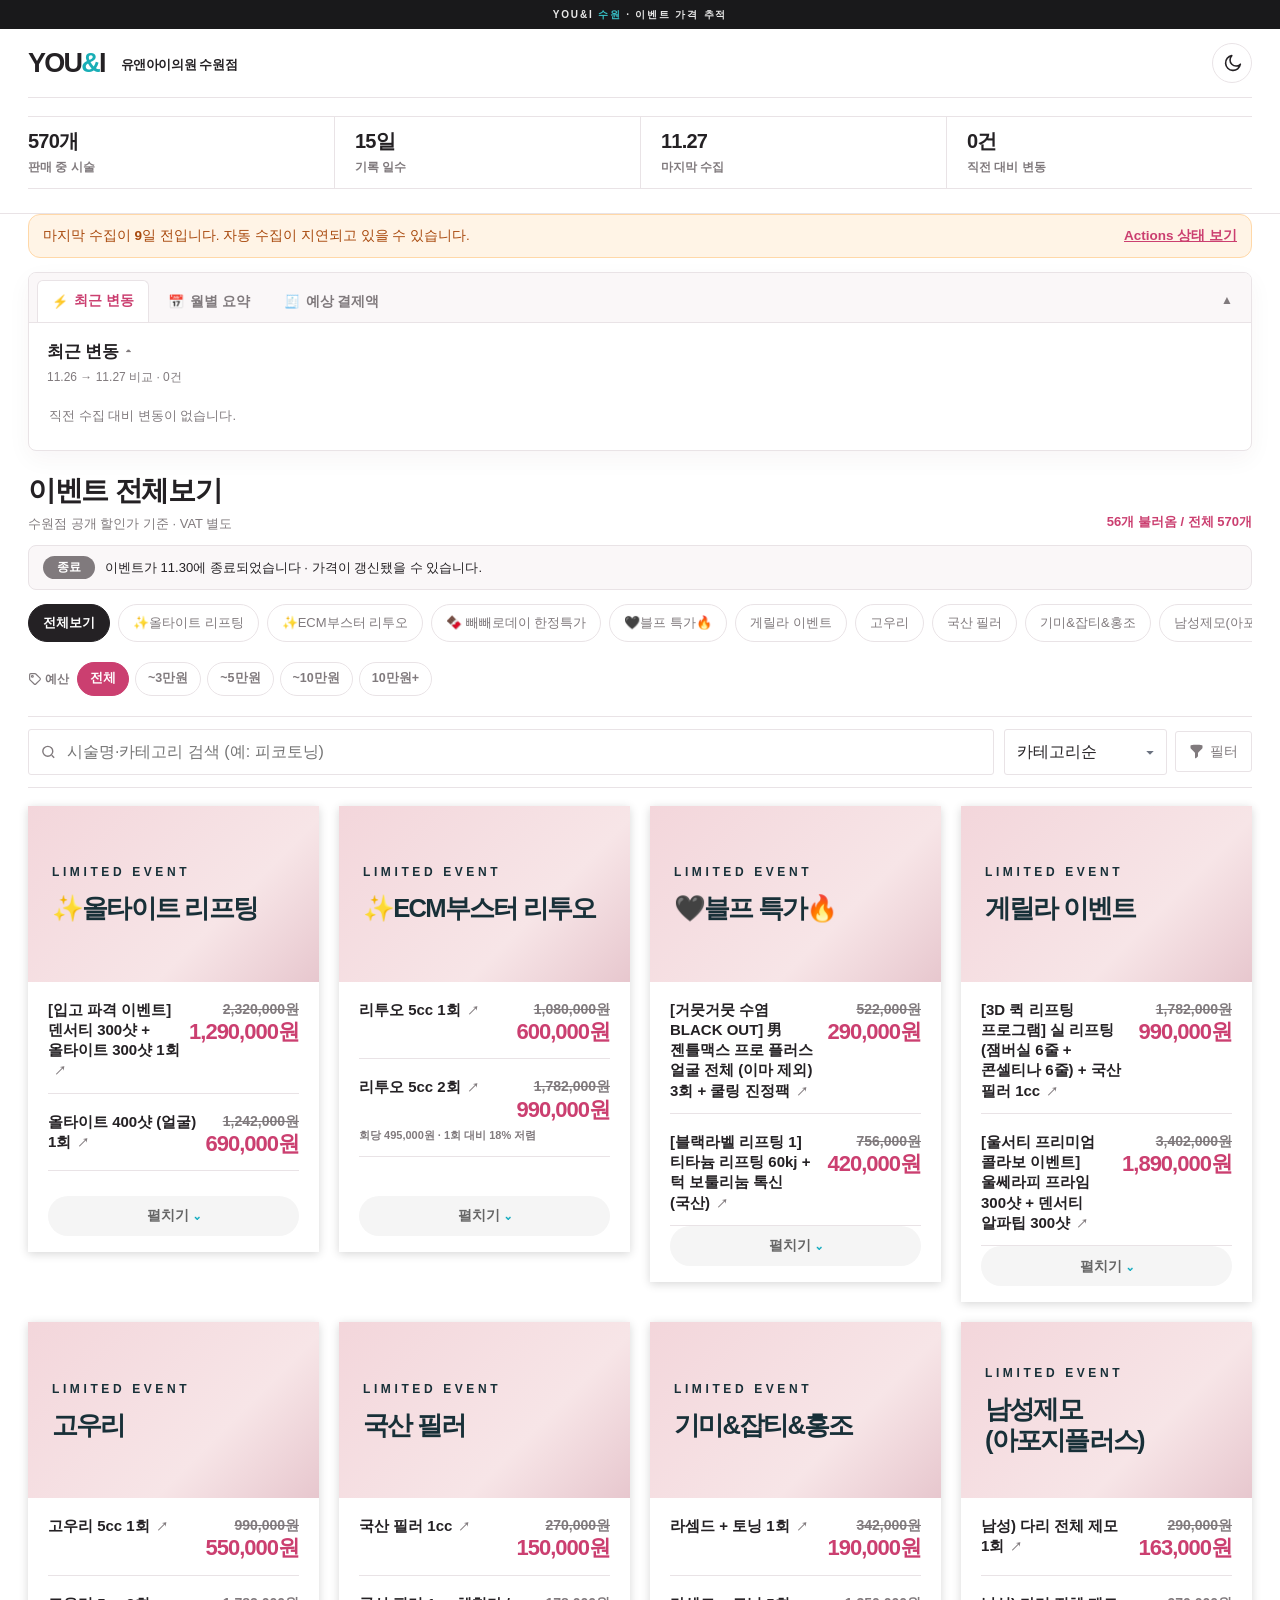
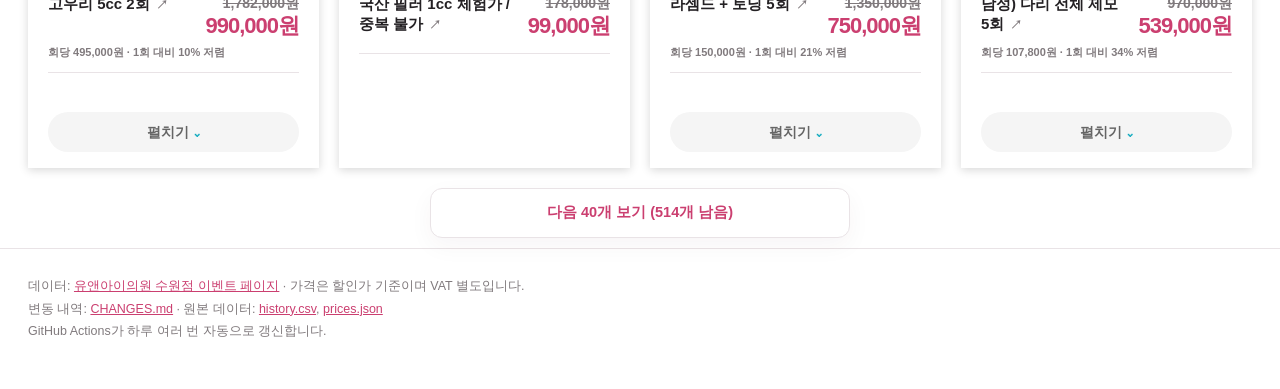
==== commit fea7d58e: "chore: 가격 스냅샷 2026-11-27" ====
--- a/index.html
+++ b/index.html
@@ -310,7 +310,7 @@
 <div class="toast" id="toast" role="status" aria-live="polite" hidden></div>
 
 <script src="assets/vendor/chart.umd.min.js?v=d1948f17fe"></script>
-<script src="assets/data.js?v=0e201e9bf4"></script>
+<script src="assets/data.js?v=d27fb956d5"></script>
 <script src="assets/app.js?v=d1948f17fe"></script>
 </body>
 </html>
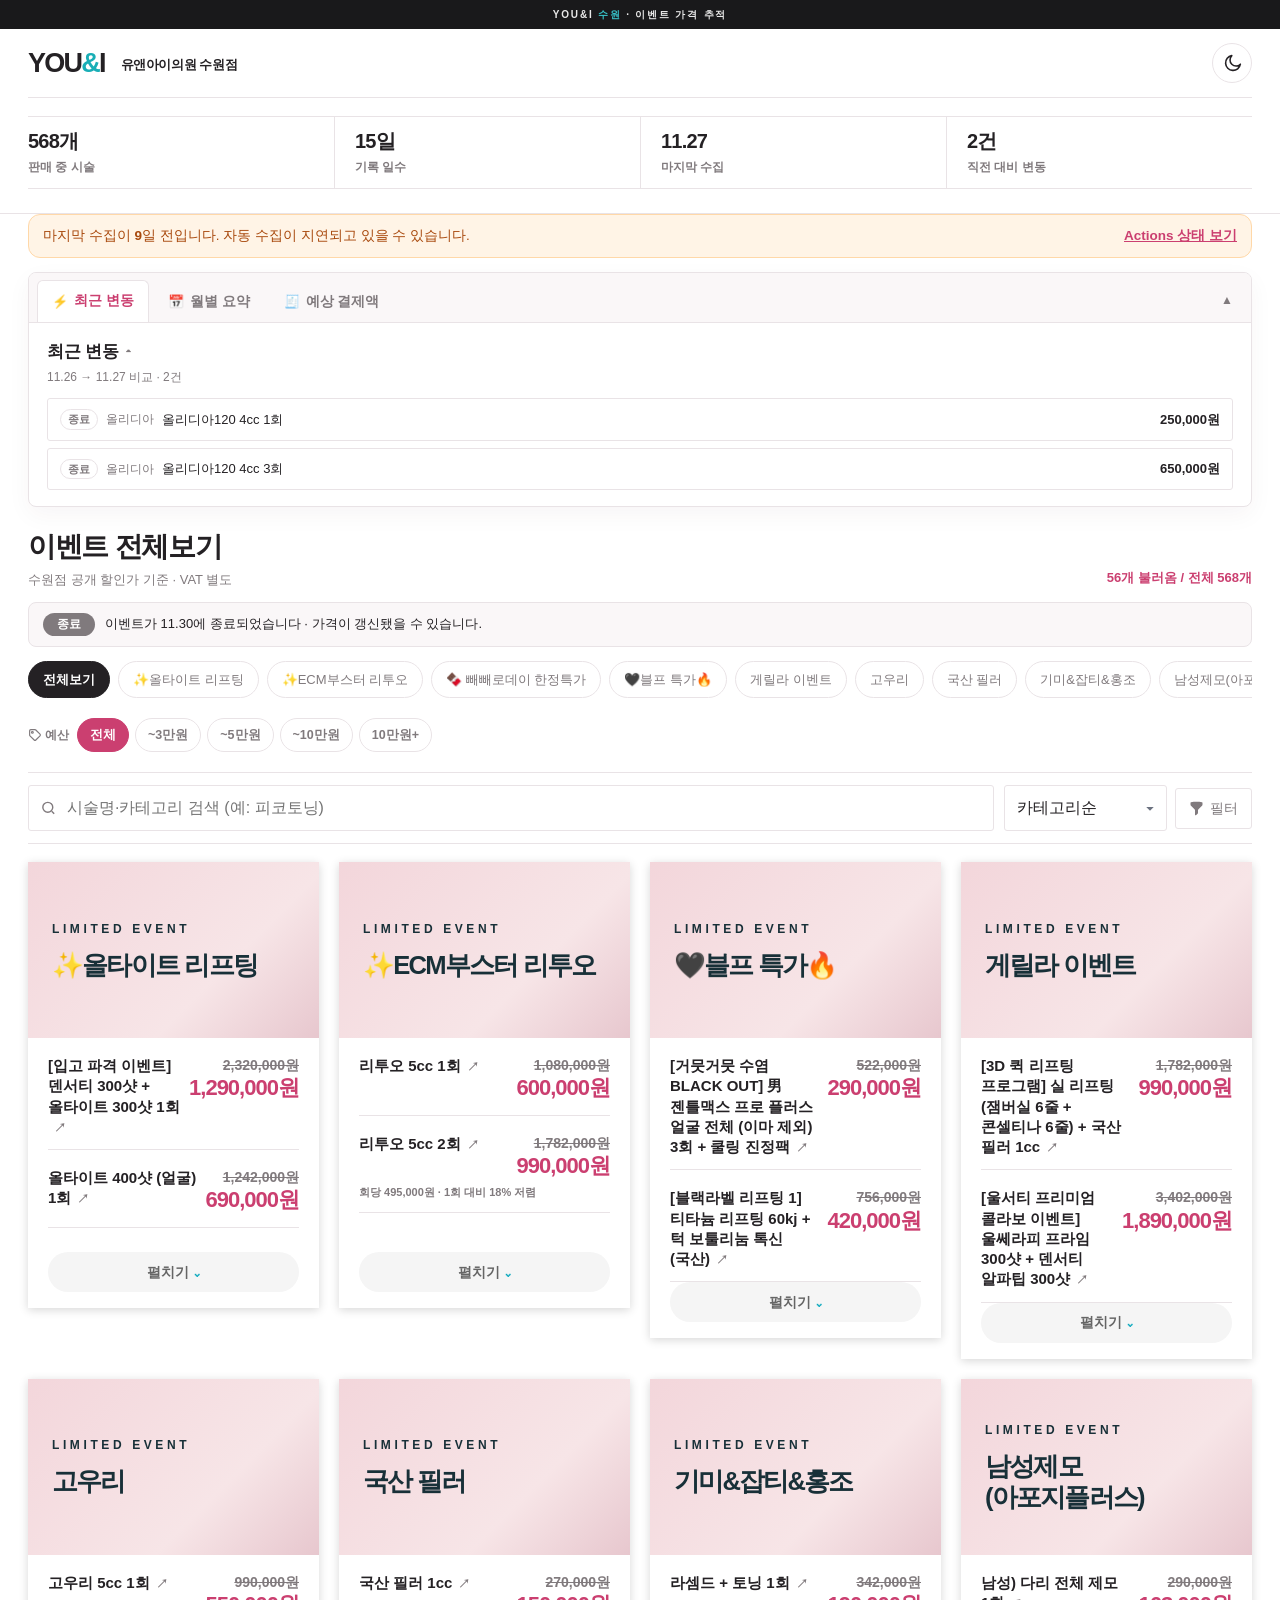
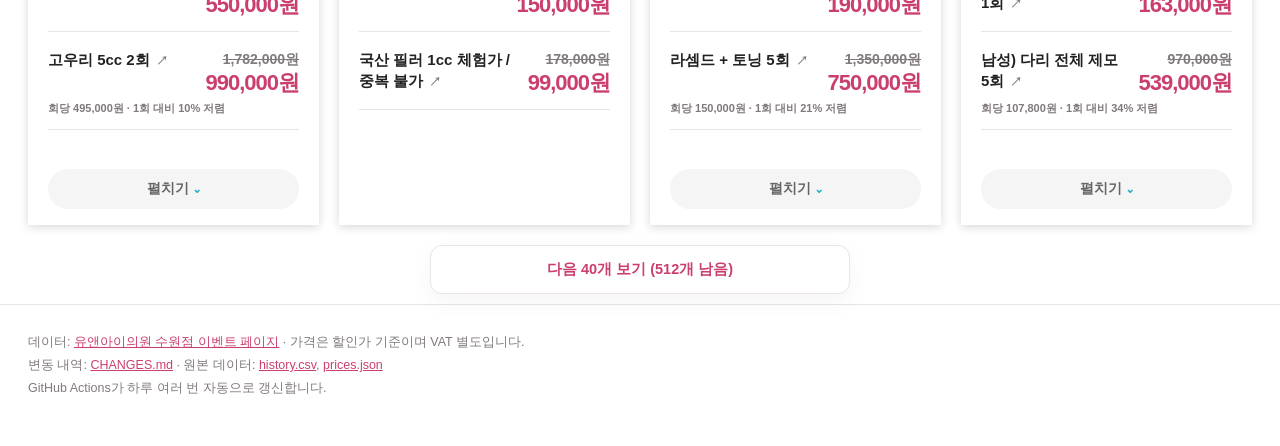
==== commit 849fd718: "chore: 가격 스냅샷 2026-11-27" ====
--- a/index.html
+++ b/index.html
@@ -310,7 +310,7 @@
 <div class="toast" id="toast" role="status" aria-live="polite" hidden></div>
 
 <script src="assets/vendor/chart.umd.min.js?v=d1948f17fe"></script>
-<script src="assets/data.js?v=d27fb956d5"></script>
+<script src="assets/data.js?v=dd119912f8"></script>
 <script src="assets/app.js?v=d1948f17fe"></script>
 </body>
 </html>
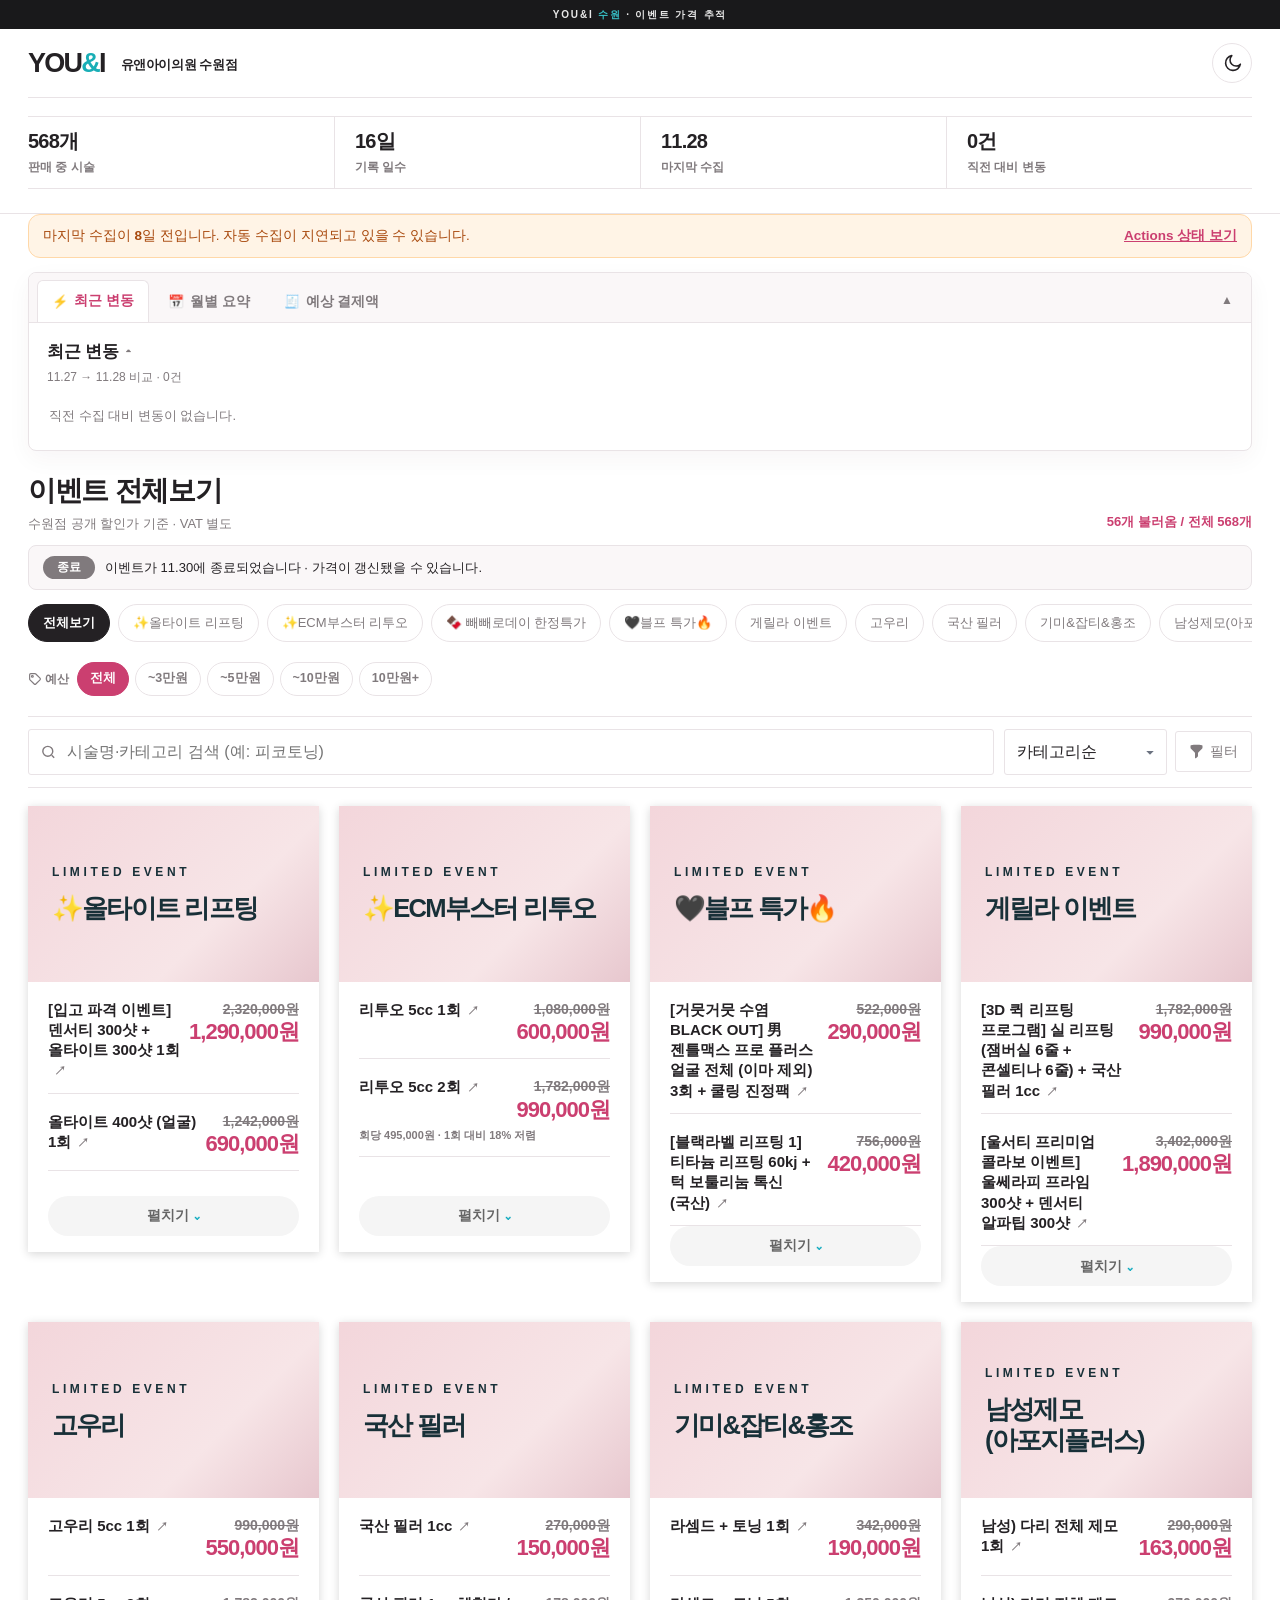
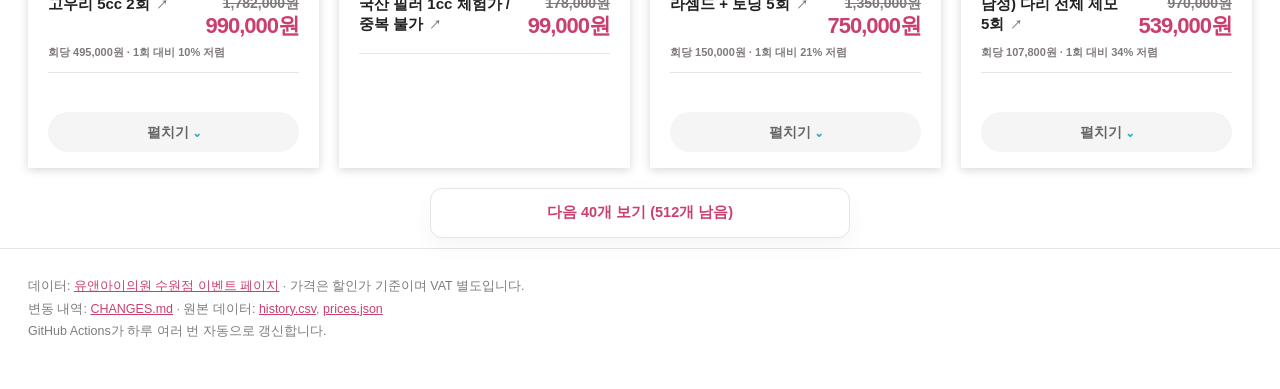
==== commit 7b72a10c: "chore: 가격 스냅샷 2026-11-28" ====
--- a/index.html
+++ b/index.html
@@ -310,7 +310,7 @@
 <div class="toast" id="toast" role="status" aria-live="polite" hidden></div>
 
 <script src="assets/vendor/chart.umd.min.js?v=d1948f17fe"></script>
-<script src="assets/data.js?v=dd119912f8"></script>
+<script src="assets/data.js?v=bfed687bf3"></script>
 <script src="assets/app.js?v=d1948f17fe"></script>
 </body>
 </html>
--- a/assets/style.css
+++ b/assets/style.css
@@ -117,6 +117,7 @@
   letter-spacing: -.025em;
 }
 h1 { margin: 0; font-size: clamp(18px, 1.6vw, 23px); line-height: 1.25; letter-spacing: -.055em; }
+.sub { max-width: 640px; margin: 8px 0 0; color: var(--muted); font-size: 13.5px; line-height: 1.55; }
 .stats {
   display: grid;
   grid-template-columns: repeat(4, minmax(0, 1fr));
@@ -195,6 +196,10 @@
 .summary-tab:hover {
   color: var(--text);
   background: rgba(255, 255, 255, .6);
+}
+.summary-tab:focus-visible {
+  outline: 2px solid var(--accent);
+  outline-offset: -2px;
 }
 :root[data-theme="dark"] .summary-tab:hover {
   background: rgba(255, 255, 255, .06);
@@ -960,6 +965,7 @@
   .brand small { font-size: 11px; margin-left: 5px; vertical-align: 2px; }
   .eyebrow { font-size: 22px; }
   h1 { font-size: 19px; }
+  .sub { font-size: 12.5px; margin-top: 6px; line-height: 1.5; }
   .stats { grid-template-columns: repeat(4, minmax(0, 1fr)); gap: 0; margin-top: 12px; }
   .stat { padding: 9px 6px 9px 0; }
   .stat + .stat { padding-left: 6px; }
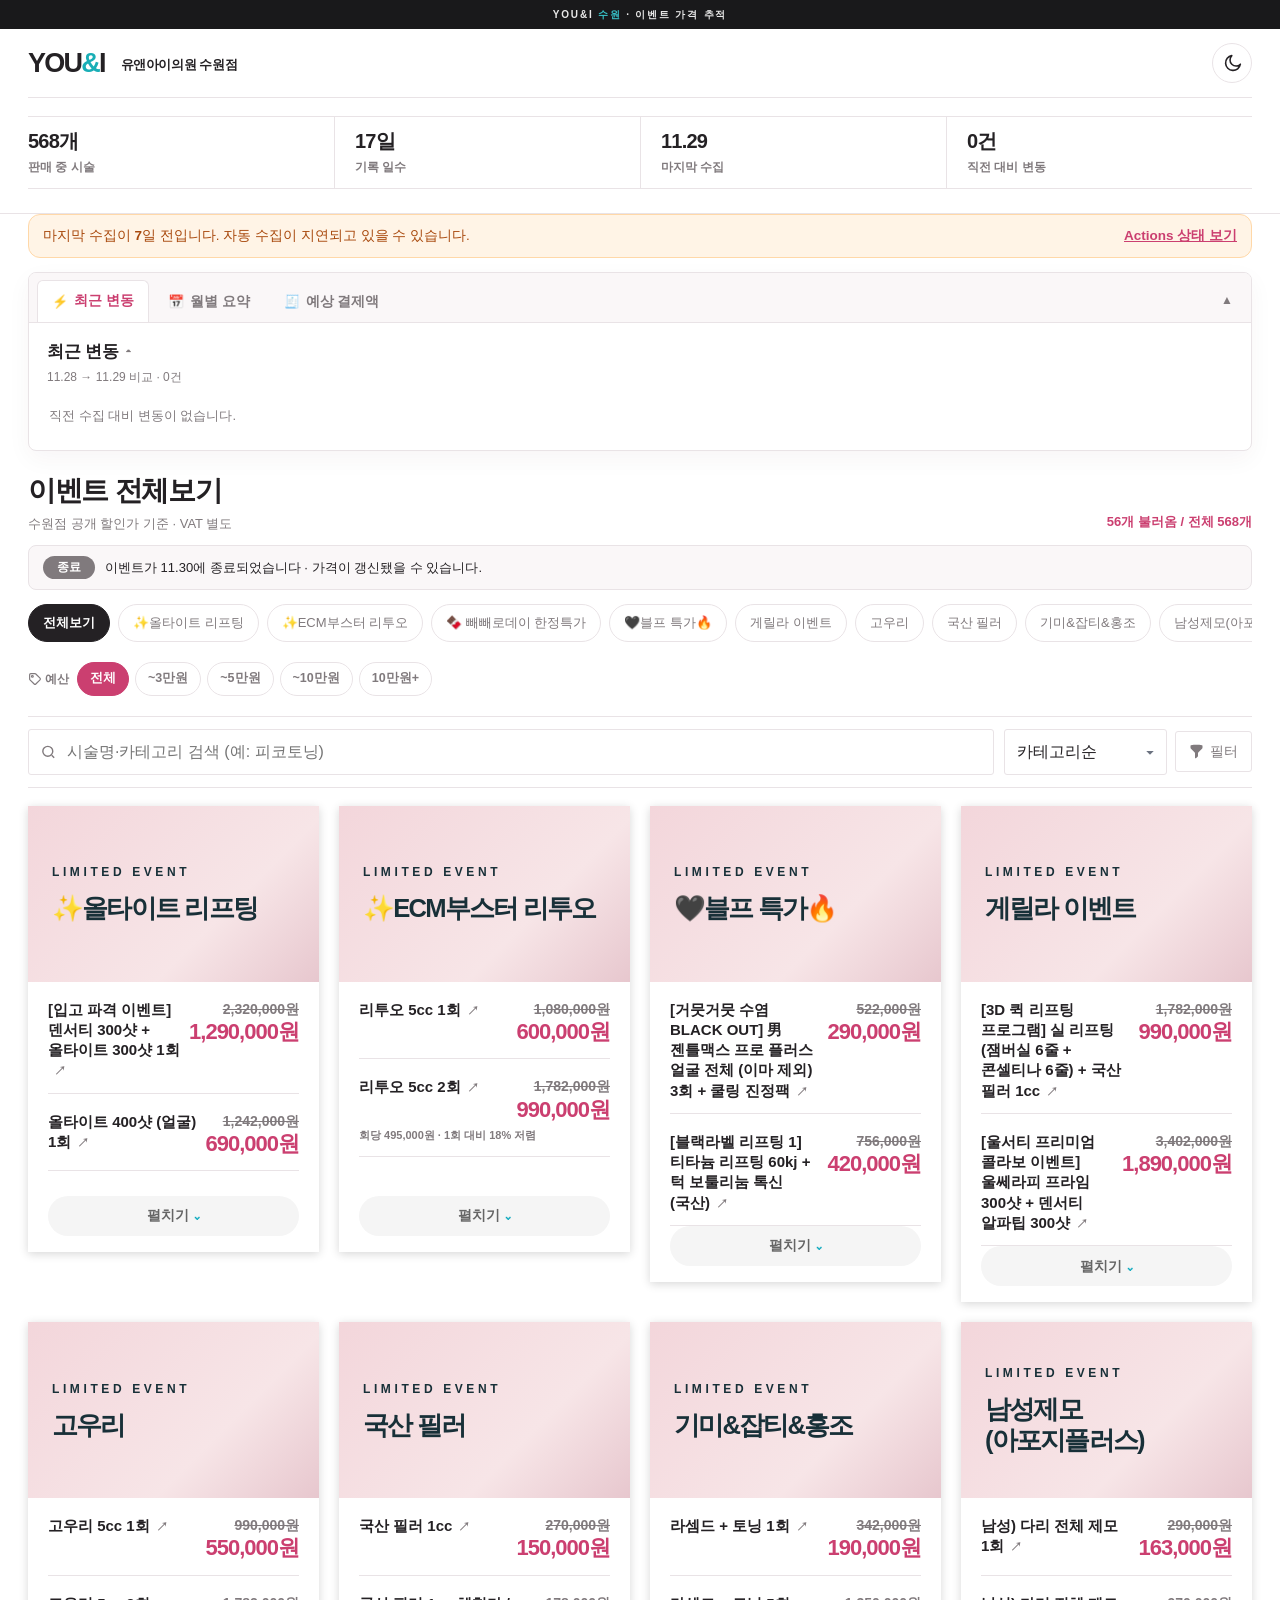
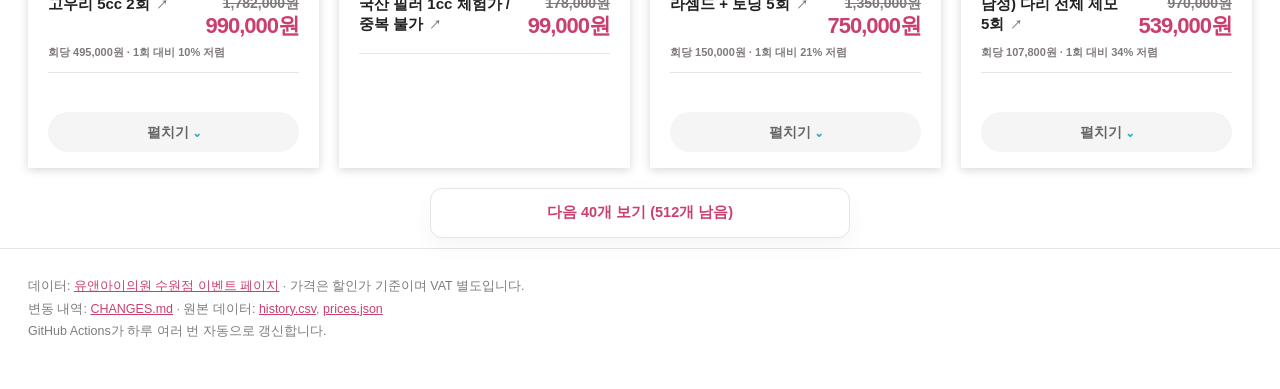
==== commit d8e19044: "chore: 가격 스냅샷 2026-11-29" ====
--- a/index.html
+++ b/index.html
@@ -13,7 +13,7 @@
 <link rel="icon" href="icons/icon.svg" type="image/svg+xml">
 <link rel="icon" href="icons/icon-192.png" sizes="192x192" type="image/png">
 <title>유앤아이의원 가격 추적</title>
-<link rel="stylesheet" href="assets/style.css?v=d1948f17fe">
+<link rel="stylesheet" href="assets/style.css?v=d6784490a2">
 <script>
 (function(){
   try {
@@ -60,13 +60,13 @@
 
   <div class="summary-hub" id="summaryHub">
     <div class="summary-tabs" role="tablist" aria-label="요약 정보">
-      <button type="button" class="summary-tab active" id="tabRecent" role="tab" aria-selected="true" aria-controls="recentPanel">
+      <button type="button" class="summary-tab active" id="tabRecent" role="tab" aria-selected="true" aria-controls="recentPanel" tabindex="0">
         <span class="tab-icon">⚡</span> 최근 변동
       </button>
-      <button type="button" class="summary-tab" id="tabMonthly" role="tab" aria-selected="false" aria-controls="monthlyPanel">
+      <button type="button" class="summary-tab" id="tabMonthly" role="tab" aria-selected="false" aria-controls="monthlyPanel" tabindex="-1">
         <span class="tab-icon">📅</span> 월별 요약
       </button>
-      <button type="button" class="summary-tab" id="tabEstimate" role="tab" aria-selected="false" aria-controls="estimatePanel">
+      <button type="button" class="summary-tab" id="tabEstimate" role="tab" aria-selected="false" aria-controls="estimatePanel" tabindex="-1">
         <span class="tab-icon">🧾</span> 예상 결제액 <span class="tab-badge" id="tabEstimateBadge" hidden>0</span>
       </button>
       <button type="button" class="summary-toggle-btn" id="summaryCollapseBtn" aria-label="요약 접기/펼치기" title="요약 접기/펼치기">
@@ -86,7 +86,7 @@
         </details>
       </section>
 
-      <section class="recent monthly summary-panel" id="monthlyPanel" role="tabpanel" aria-labelledby="monthlyTitle" hidden>
+      <section class="recent monthly summary-panel" id="monthlyPanel" role="tabpanel" aria-labelledby="tabMonthly" hidden>
         <div class="monthly-head">
           <h2 id="monthlyTitle">월별 가격 요약</h2>
           <select id="monthFilter" aria-label="요약할 월 선택"></select>
@@ -102,7 +102,7 @@
         </div>
       </section>
 
-      <section class="estimate summary-panel" id="estimatePanel" role="tabpanel" aria-labelledby="estimateTitle" hidden>
+      <section class="estimate summary-panel" id="estimatePanel" role="tabpanel" aria-labelledby="tabEstimate" hidden>
         <details id="estimateDetails" open>
           <summary class="estimate-summary" id="estimateSummary">
             <span><strong id="estimateTitle">예상 결제액</strong><span class="small" id="estimateCount">시술 상세에서 계산에 담아 보세요.</span></span>
@@ -111,7 +111,7 @@
           <p class="small">최신 공개 할인가 기준입니다. 수량 1은 표시된 상품·패키지 1개이며, 회차를 따로 곱하지 않습니다.</p>
           <ul class="estimate-list" id="estimateList" aria-label="계산에 담은 시술"></ul>
           <div class="estimate-options">
-            <label><input type="checkbox" id="estimateVat" checked> VAT 10% 포함</label>
+            <label title="목록·표의 VAT 포함 표시와 함께 바뀝니다"><input type="checkbox" id="estimateVat" checked> VAT 10% 포함</label>
             <button type="button" class="link-btn" id="estimateClear" disabled>전체 비우기</button>
           </div>
           <dl class="estimate-totals" aria-live="polite">
@@ -119,7 +119,7 @@
             <div><dt id="estimateVatLabel">VAT (10%)</dt><dd id="estimateTax">0원</dd></div>
             <div class="estimate-grand-total"><dt>예상 결제액</dt><dd id="estimatePayable">0원</dd></div>
           </dl>
-          <p class="small">VAT는 시술 합계의 10%를 원 단위로 반올림합니다. 이벤트 적용 조건에 따라 실제 결제액은 달라질 수 있습니다.</p>
+          <p class="small">이 스위치는 목록·표의 <strong>VAT 포함</strong> 표시와 함께 바뀝니다. VAT는 시술 합계의 10%를 원 단위로 반올림하며, 항목별 표시 금액을 더한 값과는 1~2원 차이가 날 수 있습니다. 이벤트 적용 조건에 따라 실제 결제액은 달라질 수 있습니다.</p>
         </details>
       </section>
     </div>
@@ -309,8 +309,8 @@
 
 <div class="toast" id="toast" role="status" aria-live="polite" hidden></div>
 
-<script src="assets/vendor/chart.umd.min.js?v=d1948f17fe"></script>
-<script src="assets/data.js?v=bfed687bf3"></script>
-<script src="assets/app.js?v=d1948f17fe"></script>
+<script defer src="assets/vendor/chart.umd.min.js?v=d6784490a2"></script>
+<script defer src="assets/data.js?v=227c08caa7"></script>
+<script defer src="assets/app.js?v=d6784490a2"></script>
 </body>
 </html>
--- a/assets/style.css
+++ b/assets/style.css
@@ -117,7 +117,6 @@
   letter-spacing: -.025em;
 }
 h1 { margin: 0; font-size: clamp(18px, 1.6vw, 23px); line-height: 1.25; letter-spacing: -.055em; }
-.sub { max-width: 640px; margin: 8px 0 0; color: var(--muted); font-size: 13.5px; line-height: 1.55; }
 .stats {
   display: grid;
   grid-template-columns: repeat(4, minmax(0, 1fr));
@@ -965,7 +964,6 @@
   .brand small { font-size: 11px; margin-left: 5px; vertical-align: 2px; }
   .eyebrow { font-size: 22px; }
   h1 { font-size: 19px; }
-  .sub { font-size: 12.5px; margin-top: 6px; line-height: 1.5; }
   .stats { grid-template-columns: repeat(4, minmax(0, 1fr)); gap: 0; margin-top: 12px; }
   .stat { padding: 9px 6px 9px 0; }
   .stat + .stat { padding-left: 6px; }
